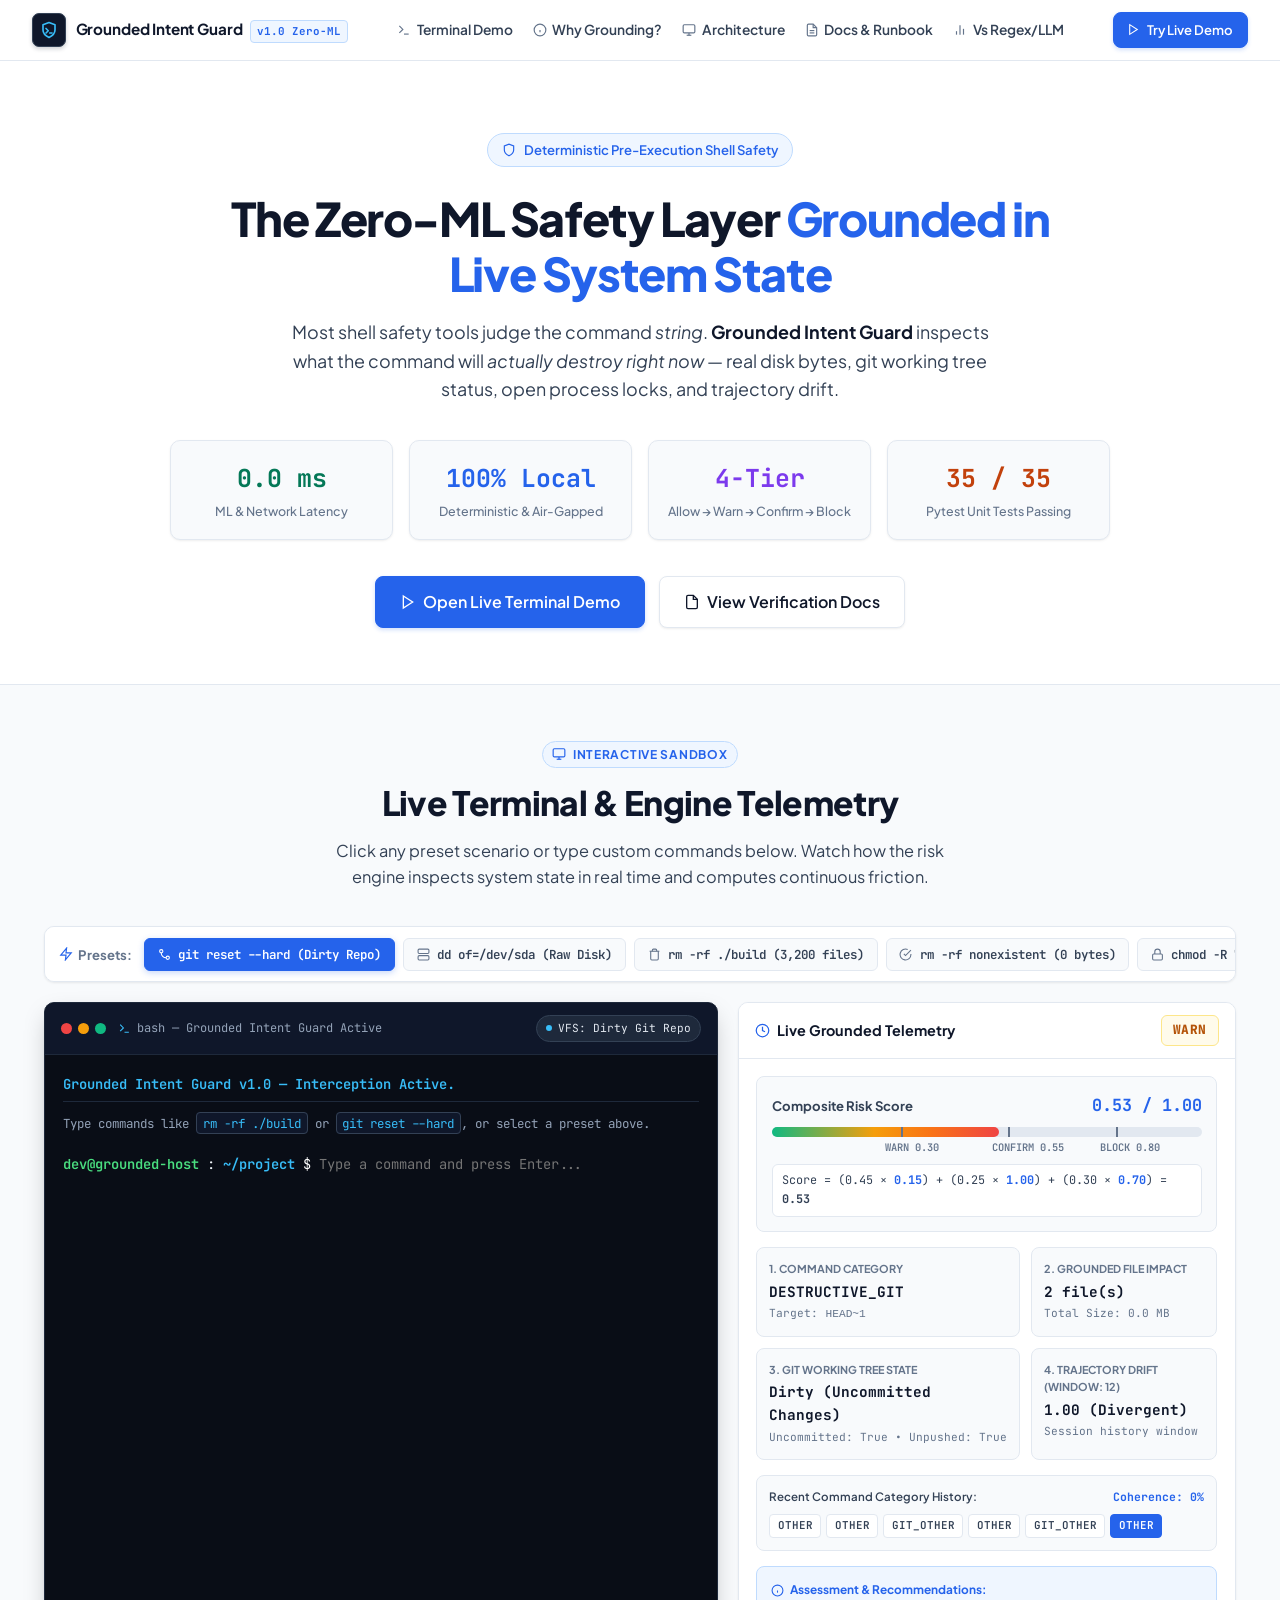
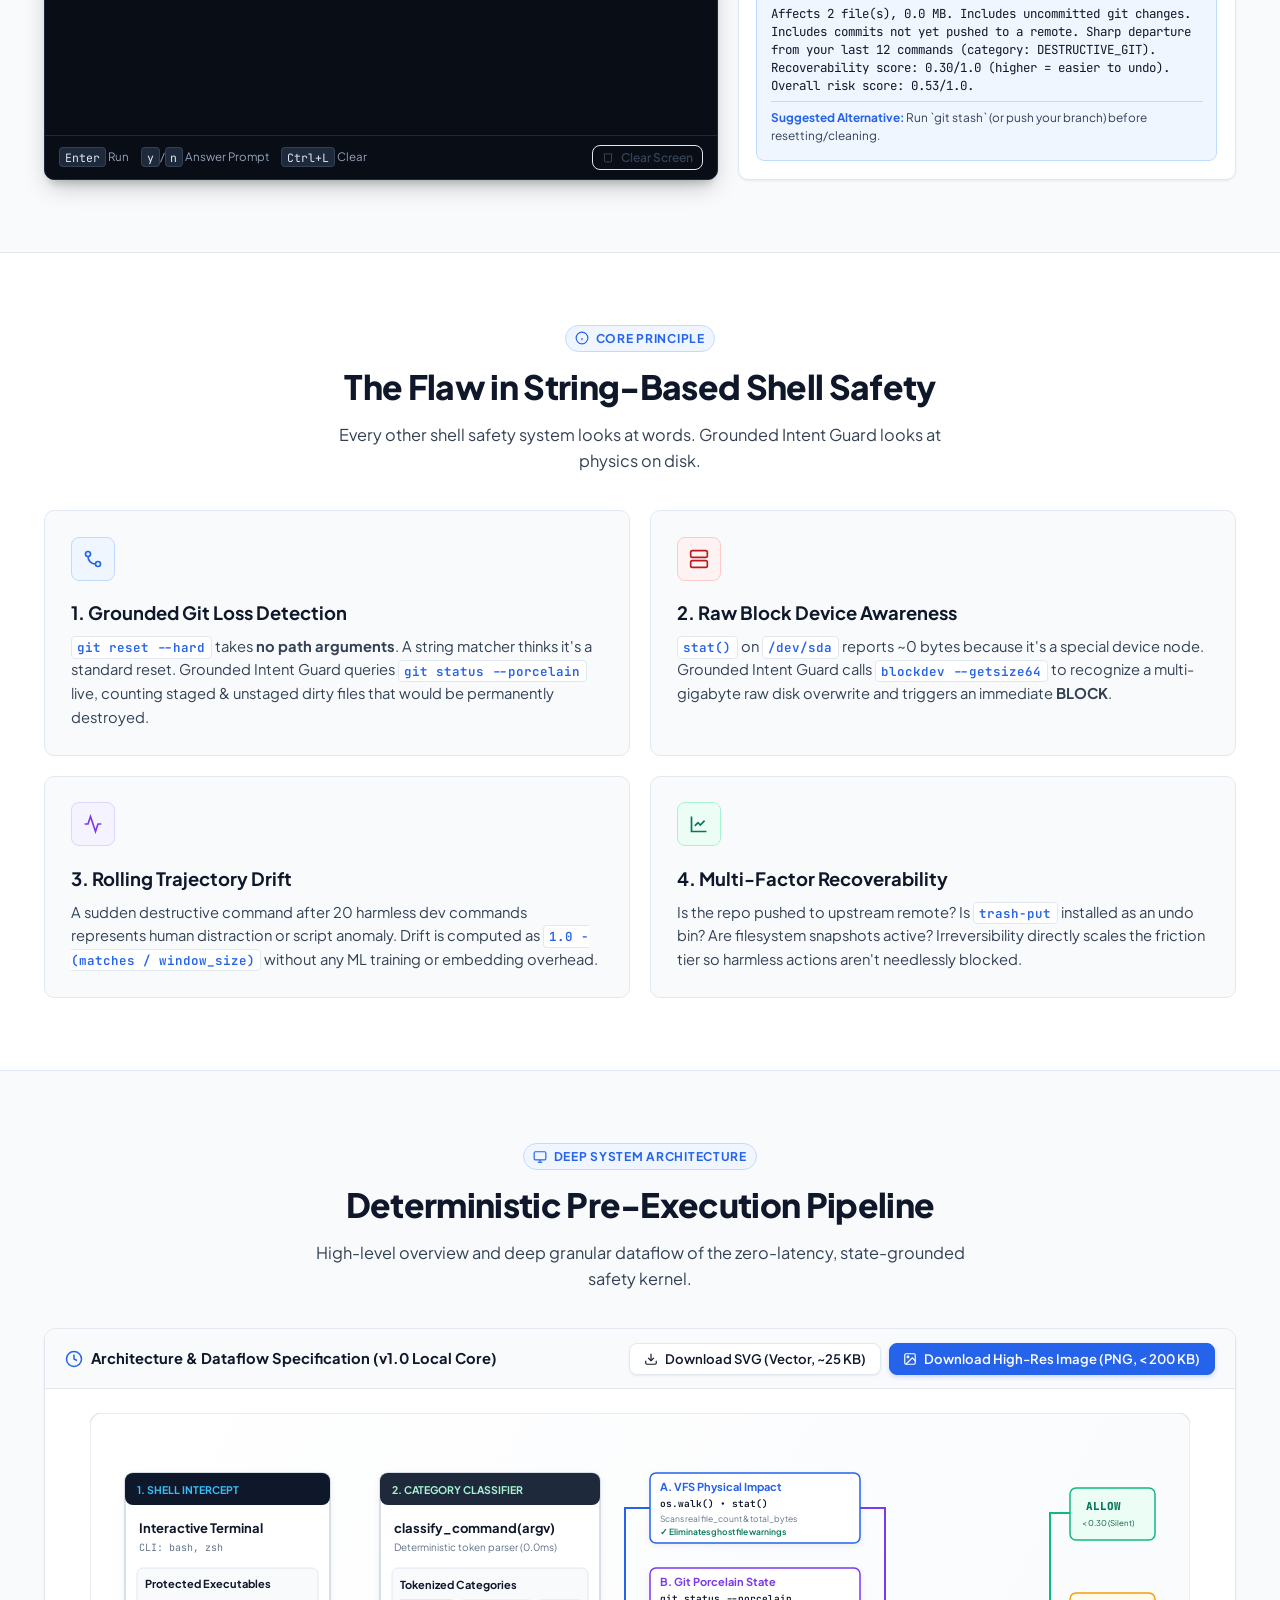
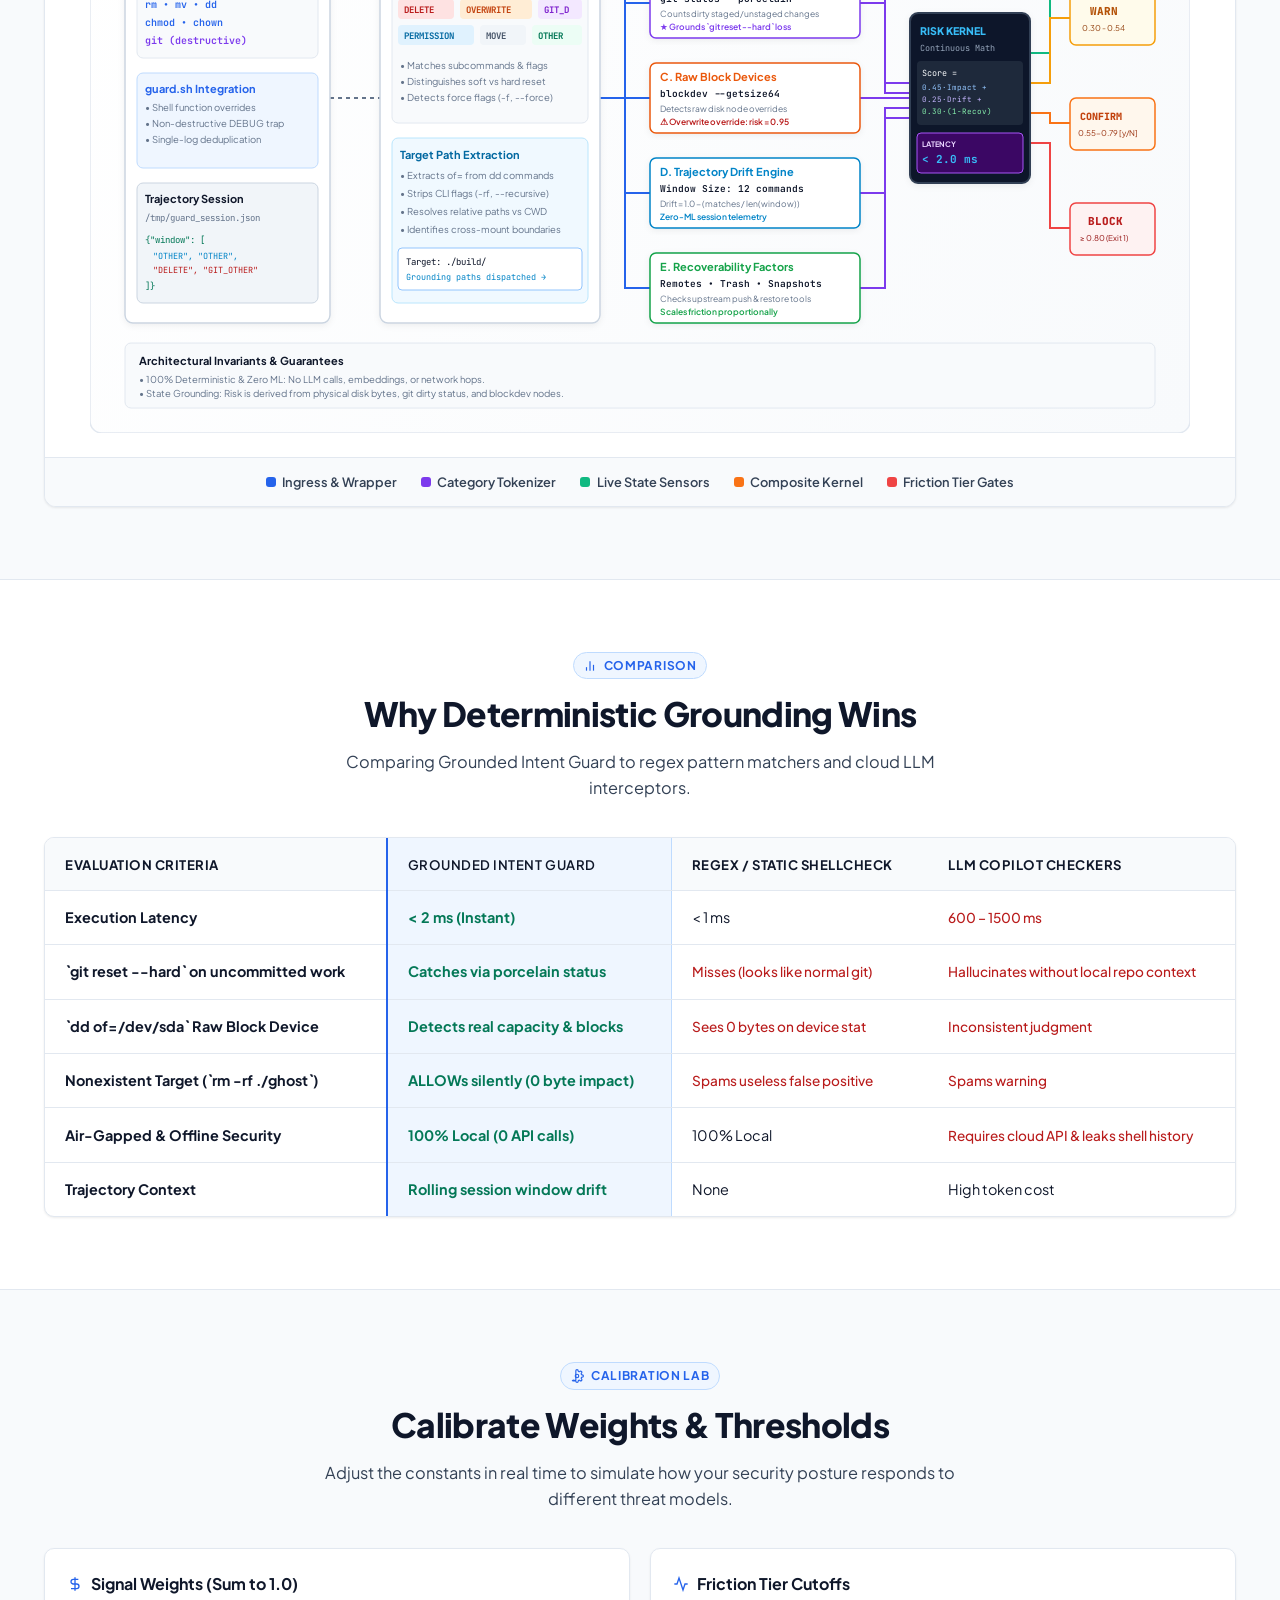
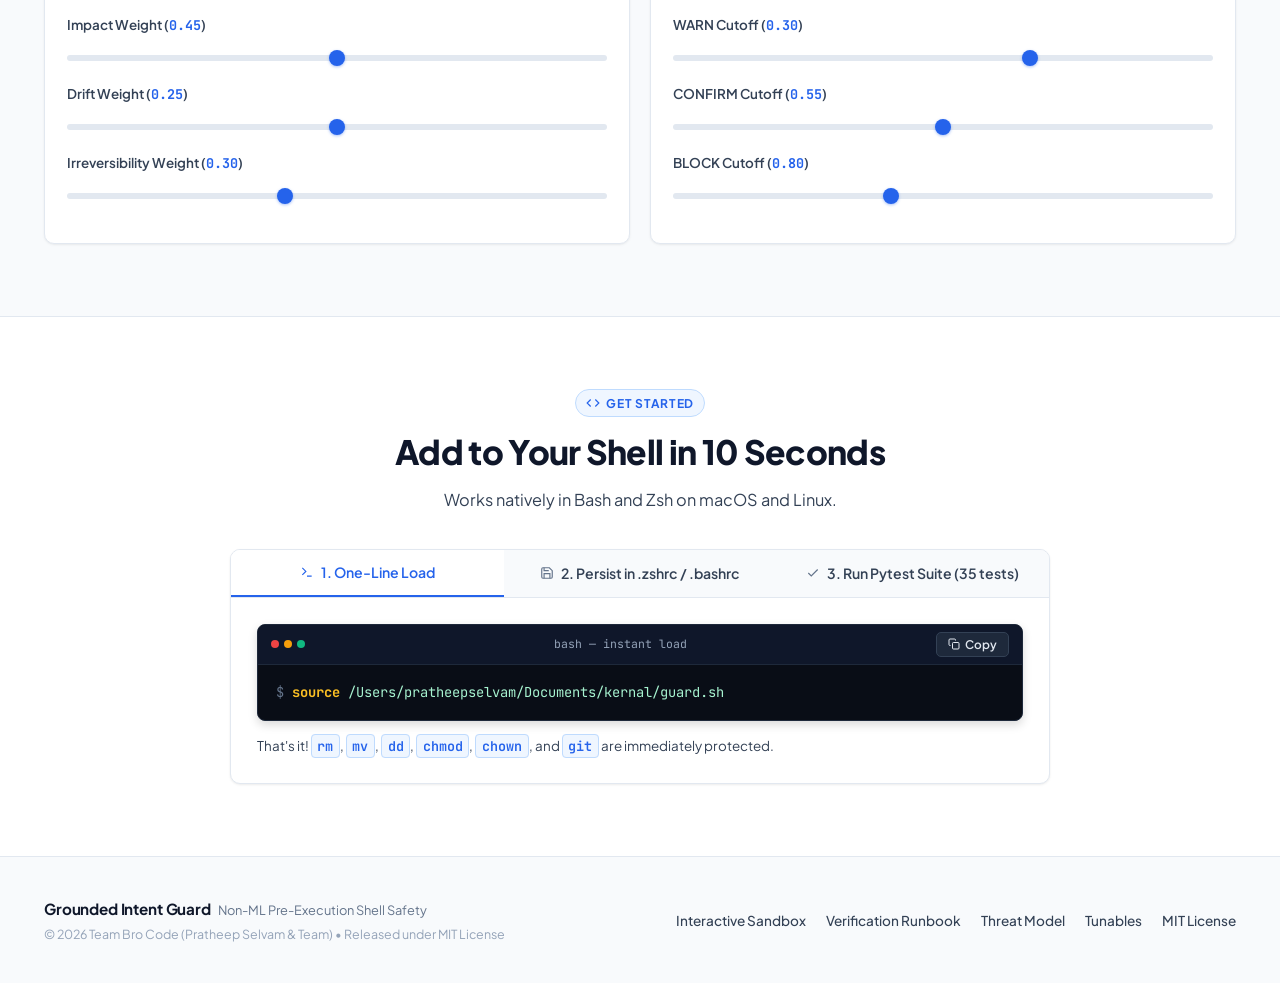
==== index.html @ a87a13e3 "feat: initial commit of Grounded Intent Guard with interactive sandbox, test suite, and docs" ====
<!DOCTYPE html>
<html lang="en">
<head>
  <meta charset="UTF-8">
  <meta name="viewport" content="width=device-width, initial-scale=1.0">
  <title>Grounded Intent Guard — State-Grounded Shell Safety Layer</title>
  <meta name="description" content="A deterministic, zero-ML pre-execution safety layer for shell commands that grounds risk in live filesystem, git porcelain, and trajectory drift.">
  <link rel="icon" type="image/svg+xml" href="favicon.svg">
  <link rel="preconnect" href="https://fonts.googleapis.com">
  <link rel="preconnect" href="https://fonts.gstatic.com" crossorigin>
  <link href="https://fonts.googleapis.com/css2?family=Plus+Jakarta+Sans:wght@400;500;600;700;800&family=JetBrains+Mono:wght@400;500;600;700&display=swap" rel="stylesheet">
  <link rel="stylesheet" href="styles.css">
</head>
<body>

  <!-- Navigation Bar — Guaranteed Single Line -->
  <header class="navbar">
    <div class="nav-container">
      <a href="index.html" class="nav-brand">
        <div class="brand-icon">
          <!-- Custom Shield + Terminal Vector Logo -->
          <svg viewBox="0 0 24 24" width="18" height="18" fill="none" stroke="currentColor" stroke-width="2.2" stroke-linecap="round" stroke-linejoin="round">
            <path d="M12 22s8-4 8-10V5l-8-3-8 3v7c0 6 8 10 8 10z"/>
            <polyline points="8 10 11 13 8 16"/>
            <line x1="13" y1="16" x2="16" y2="16"/>
          </svg>
        </div>
        <div class="brand-text">
          <span class="brand-name">Grounded Intent Guard</span>
          <span class="brand-tag">v1.0 Zero-ML</span>
        </div>
      </a>

      <nav class="nav-links">
        <a href="#demo-sandbox" class="nav-link">
          <svg viewBox="0 0 24 24" width="14" height="14" fill="none" stroke="currentColor" stroke-width="2"><polyline points="4 17 10 11 4 5"/><line x1="12" y1="19" x2="20" y2="19"/></svg>
          Terminal Demo
        </a>
        <a href="#state-grounding" class="nav-link">
          <svg viewBox="0 0 24 24" width="14" height="14" fill="none" stroke="currentColor" stroke-width="2"><circle cx="12" cy="12" r="10"/><line x1="12" y1="16" x2="12" y2="12"/><line x1="12" y1="8" x2="12.01" y2="8"/></svg>
          Why Grounding?
        </a>
        <a href="#architecture" class="nav-link">
          <svg viewBox="0 0 24 24" width="14" height="14" fill="none" stroke="currentColor" stroke-width="2"><rect x="2" y="3" width="20" height="14" rx="2" ry="2"/><line x1="8" y1="21" x2="16" y2="21"/><line x1="12" y1="17" x2="12" y2="21"/></svg>
          Architecture
        </a>
        <a href="docs.html" class="nav-link">
          <svg viewBox="0 0 24 24" width="14" height="14" fill="none" stroke="currentColor" stroke-width="2"><path d="M14 2H6a2 2 0 0 0-2 2v16a2 2 0 0 0 2 2h12a2 2 0 0 0 2-2V8z"/><polyline points="14 2 14 8 20 8"/><line x1="16" y1="13" x2="8" y2="13"/><line x1="16" y1="17" x2="8" y2="17"/></svg>
          Docs & Runbook
        </a>
        <a href="#comparison" class="nav-link">
          <svg viewBox="0 0 24 24" width="14" height="14" fill="none" stroke="currentColor" stroke-width="2"><line x1="18" y1="20" x2="18" y2="10"/><line x1="12" y1="20" x2="12" y2="4"/><line x1="6" y1="20" x2="6" y2="14"/></svg>
          Vs Regex/LLM
        </a>
      </nav>

      <div class="nav-actions">
        <a href="#demo-sandbox" class="btn btn-primary btn-sm">
          <svg viewBox="0 0 24 24" width="13" height="13" fill="none" stroke="currentColor" stroke-width="2"><polygon points="5 3 19 12 5 21 5 3"/></svg>
          Try Live Demo
        </a>
      </div>
    </div>
  </header>

  <!-- Hero Section -->
  <section class="hero-section" id="hero">
    <div class="container hero-container">
      <div class="hero-badge">
        <svg viewBox="0 0 24 24" width="14" height="14" fill="none" stroke="currentColor" stroke-width="2"><path d="M12 22s8-4 8-10V5l-8-3-8 3v7c0 6 8 10 8 10z"/></svg>
        <span>Deterministic Pre-Execution Shell Safety</span>
      </div>

      <h1 class="hero-title">
        The Zero-ML Safety Layer <span class="text-blue">Grounded in Live System State</span>
      </h1>

      <p class="hero-subtitle">
        Most shell safety tools judge the command <em>string</em>. <strong>Grounded Intent Guard</strong> inspects what the command will <em>actually destroy right now</em> — real disk bytes, git working tree status, open process locks, and trajectory drift.
      </p>

      <!-- Key Metrics Row -->
      <div class="metrics-strip">
        <div class="metric-card">
          <div class="metric-value text-emerald">0.0 ms</div>
          <div class="metric-label">ML & Network Latency</div>
        </div>
        <div class="metric-card">
          <div class="metric-value text-blue">100% Local</div>
          <div class="metric-label">Deterministic & Air-Gapped</div>
        </div>
        <div class="metric-card">
          <div class="metric-value text-purple">4-Tier</div>
          <div class="metric-label">Allow → Warn → Confirm → Block</div>
        </div>
        <div class="metric-card">
          <div class="metric-value text-orange">35 / 35</div>
          <div class="metric-label">Pytest Unit Tests Passing</div>
        </div>
      </div>

      <div class="hero-ctas">
        <a href="#demo-sandbox" class="btn btn-primary btn-lg">
          <svg viewBox="0 0 24 24" width="16" height="16" fill="none" stroke="currentColor" stroke-width="2"><polygon points="5 3 19 12 5 21 5 3"/></svg>
          Open Live Terminal Demo
        </a>
        <a href="docs.html" class="btn btn-secondary btn-lg">
          <svg viewBox="0 0 24 24" width="16" height="16" fill="none" stroke="currentColor" stroke-width="2"><path d="M14 2H6a2 2 0 0 0-2 2v16a2 2 0 0 0 2 2h12a2 2 0 0 0 2-2V8z"/><polyline points="14 2 14 8 20 8"/></svg>
          View Verification Docs
        </a>
      </div>
    </div>
  </section>

  <!-- Live Terminal Demo & Real-Time Engine Sandbox Section -->
  <section class="demo-section" id="demo-sandbox">
    <div class="container">
      <div class="section-header">
        <div class="section-tag">
          <svg viewBox="0 0 24 24" width="14" height="14" fill="none" stroke="currentColor" stroke-width="2"><rect x="2" y="3" width="20" height="14" rx="2" ry="2"/><line x1="8" y1="21" x2="16" y2="21"/><line x1="12" y1="17" x2="12" y2="21"/></svg>
          Interactive Sandbox
        </div>
        <h2 class="section-title">Live Terminal & Engine Telemetry</h2>
        <p class="section-desc">
          Click any preset scenario or type custom commands below. Watch how the risk engine inspects system state in real time and computes continuous friction.
        </p>
      </div>

      <!-- Quick Scenario Switcher Bar -->
      <div class="scenario-bar">
        <span class="scenario-label">
          <svg viewBox="0 0 24 24" width="14" height="14" fill="none" stroke="currentColor" stroke-width="2"><polygon points="13 2 3 14 12 14 11 22 21 10 12 10 13 2"/></svg>
          Presets:
        </span>
        <button class="scenario-btn active" data-cmd="git reset --hard HEAD~1" data-vfs="dirty-git">
          <svg viewBox="0 0 24 24" width="13" height="13" fill="none" stroke="currentColor" stroke-width="2"><circle cx="18" cy="18" r="3"/><circle cx="6" cy="6" r="3"/><path d="M6 9a9 9 0 0 0 9 9"/></svg>
          git reset --hard (Dirty Repo)
        </button>
        <button class="scenario-btn" data-cmd="dd if=/dev/zero of=/dev/sda" data-vfs="blockdev">
          <svg viewBox="0 0 24 24" width="13" height="13" fill="none" stroke="currentColor" stroke-width="2"><rect x="2" y="2" width="20" height="8" rx="2" ry="2"/><rect x="2" y="14" width="20" height="8" rx="2" ry="2"/><line x1="6" y1="6" x2="6.01" y2="6"/><line x1="6" y1="18" x2="6.01" y2="18"/></svg>
          dd of=/dev/sda (Raw Disk)
        </button>
        <button class="scenario-btn" data-cmd="rm -rf ./build" data-vfs="large-build">
          <svg viewBox="0 0 24 24" width="13" height="13" fill="none" stroke="currentColor" stroke-width="2"><polyline points="3 6 5 6 21 6"/><path d="M19 6v14a2 2 0 0 1-2 2H7a2 2 0 0 1-2-2V6m3 0V4a2 2 0 0 1 2-2h4a2 2 0 0 1 2 2v2"/></svg>
          rm -rf ./build (3,200 files)
        </button>
        <button class="scenario-btn" data-cmd="rm -rf ./nonexistent" data-vfs="empty-dir">
          <svg viewBox="0 0 24 24" width="13" height="13" fill="none" stroke="currentColor" stroke-width="2"><path d="M22 11.08V12a10 10 0 1 1-5.93-9.14"/><polyline points="22 4 12 14.01 9 11.01"/></svg>
          rm -rf nonexistent (0 bytes)
        </button>
        <button class="scenario-btn" data-cmd="chmod -R 777 /etc" data-vfs="system-dir">
          <svg viewBox="0 0 24 24" width="13" height="13" fill="none" stroke="currentColor" stroke-width="2"><rect x="3" y="11" width="18" height="11" rx="2" ry="2"/><path d="M7 11V7a5 5 0 0 1 10 0v4"/></svg>
          chmod -R 777 /etc
        </button>
        <button class="scenario-btn" data-cmd="drift-burst" data-vfs="drift-test">
          <svg viewBox="0 0 24 24" width="13" height="13" fill="none" stroke="currentColor" stroke-width="2"><polyline points="22 12 18 12 15 21 9 3 6 12 2 12"/></svg>
          Trajectory Drift Attack
        </button>
      </div>

      <!-- Main Interactive Sandbox Grid -->
      <div class="sandbox-grid">
        
        <!-- Left: Interactive Jet-Black Terminal Emulator -->
        <div class="terminal-panel">
          <div class="panel-header terminal-header">
            <div class="window-controls">
              <span class="control-dot"></span>
              <span class="control-dot"></span>
              <span class="control-dot"></span>
            </div>
            <div class="terminal-title">
              <svg viewBox="0 0 24 24" width="13" height="13" fill="none" stroke="currentColor" stroke-width="2"><polyline points="4 17 10 11 4 5"/><line x1="12" y1="19" x2="20" y2="19"/></svg>
              bash — Grounded Intent Guard Active
            </div>
            <div class="vfs-status" id="vfs-status-pill">
              <span class="vfs-dot"></span>
              <span id="vfs-label">VFS: Dirty Git Repo</span>
            </div>
          </div>

          <div class="terminal-body" id="terminal-screen">
            <div class="terminal-line banner">
              Grounded Intent Guard v1.0 — Interception Active.
            </div>
            <div class="terminal-line muted">
              Type commands like <span class="cmd-pill">rm -rf ./build</span> or <span class="cmd-pill">git reset --hard</span>, or select a preset above.
            </div>
            <div class="terminal-history" id="terminal-history"></div>
            
            <!-- Active Prompt Row -->
            <div class="terminal-prompt-row" id="terminal-prompt-row">
              <span class="prompt-user">dev@grounded-host</span>:<span class="prompt-path" id="terminal-cwd">~/project</span><span class="prompt-symbol">$</span>
              <div class="input-wrapper">
                <input type="text" id="terminal-input" class="terminal-input" placeholder="Type a command and press Enter..." autocomplete="off" spellcheck="false">
              </div>
            </div>
          </div>

          <div class="terminal-footer">
            <div class="keyboard-hints">
              <span><kbd>Enter</kbd> Run</span>
              <span><kbd>y</kbd>/<kbd>n</kbd> Answer Prompt</span>
              <span><kbd>Ctrl+L</kbd> Clear</span>
            </div>
            <button class="btn btn-xs btn-outline" id="btn-clear-term">
              <svg viewBox="0 0 24 24" width="12" height="12" fill="none" stroke="currentColor" stroke-width="2"><polyline points="3 6 5 6 21 6"/><path d="M19 6v14a2 2 0 0 1-2 2H7a2 2 0 0 1-2-2V6"/></svg>
              Clear Screen
            </button>
          </div>
        </div>

        <!-- Right: Real-time Telemetry & Risk Vector Inspector -->
        <div class="telemetry-panel">
          <div class="panel-header">
            <div class="telemetry-header-title">
              <svg viewBox="0 0 24 24" width="15" height="15" fill="none" stroke="currentColor" stroke-width="2"><circle cx="12" cy="12" r="10"/><polyline points="12 6 12 12 16 14"/></svg>
              Live Grounded Telemetry
            </div>
            <div class="tier-badge" id="action-tier-badge">ALLOW</div>
          </div>

          <div class="telemetry-body">
            
            <!-- Risk Meter Gauge -->
            <div class="gauge-card">
              <div class="gauge-header">
                <span class="gauge-title">Composite Risk Score</span>
                <span class="gauge-score" id="risk-score-value">0.15 / 1.00</span>
              </div>
              <div class="risk-bar-track">
                <div class="risk-bar-fill" id="risk-bar-fill" style="width: 15%;"></div>
                <div class="threshold-marker" style="left: 30%;" title="WARN: 0.30">
                  <span class="th-label">WARN 0.30</span>
                </div>
                <div class="threshold-marker" style="left: 55%;" title="CONFIRM: 0.55">
                  <span class="th-label">CONFIRM 0.55</span>
                </div>
                <div class="threshold-marker" style="left: 80%;" title="BLOCK: 0.80">
                  <span class="th-label">BLOCK 0.80</span>
                </div>
              </div>
              <div class="formula-breakdown" id="formula-breakdown">
                Score = (0.45 × <span id="f-impact">0.00</span>) + (0.25 × <span id="f-drift">0.00</span>) + (0.30 × <span id="f-irrev">0.50</span>) = <strong id="f-total">0.15</strong>
              </div>
            </div>

            <!-- Vector Signals Grid -->
            <div class="vector-signals-grid">
              
              <!-- Category Card -->
              <div class="signal-card">
                <div class="signal-label">1. Command Category</div>
                <div class="signal-main text-blue" id="vec-category">DELETE</div>
                <div class="signal-sub" id="vec-target-path">Target: <code>./important-project/</code></div>
              </div>

              <!-- Physical Impact Card -->
              <div class="signal-card">
                <div class="signal-label">2. Grounded File Impact</div>
                <div class="signal-main text-purple" id="vec-file-count">0 files</div>
                <div class="signal-sub" id="vec-total-bytes">Total Size: 0.0 MB</div>
              </div>

              <!-- Git Porcelain State Card -->
              <div class="signal-card">
                <div class="signal-label">3. Git Working Tree State</div>
                <div class="signal-main" id="vec-git-status">Clean / Unaffected</div>
                <div class="signal-sub" id="vec-git-details">Uncommitted: False • Unpushed: False</div>
              </div>

              <!-- Trajectory Drift Card -->
              <div class="signal-card">
                <div class="signal-label">4. Trajectory Drift (Window: 12)</div>
                <div class="signal-main text-cyan" id="vec-drift-score">0.00 (Coherent)</div>
                <div class="signal-sub">Session history window</div>
              </div>

            </div>

            <!-- Rolling Drift Window Section -->
            <div class="drift-window-section">
              <div class="drift-window-header">
                <span>Recent Command Category History:</span>
                <span class="drift-stat" id="drift-coherence-stat">Coherence: 100%</span>
              </div>
              <div class="drift-tokens" id="drift-tokens-container">
                <span class="drift-token active">DELETE</span>
              </div>
            </div>

            <!-- Live Explanation Output -->
            <div class="explanation-box" id="explanation-box">
              <div class="exp-title">
                <svg viewBox="0 0 24 24" width="13" height="13" fill="none" stroke="currentColor" stroke-width="2"><circle cx="12" cy="12" r="10"/><line x1="12" y1="16" x2="12" y2="12"/><line x1="12" y1="8" x2="12.01" y2="8"/></svg>
                Assessment & Recommendations:
              </div>
              <div class="exp-content" id="exp-text">
                Target has 0 files on disk. No data-loss risk detected. Command allowed to proceed silently.
              </div>
              <div class="exp-suggestion" id="exp-suggestion">
                <strong>Suggested Alternative:</strong> None needed.
              </div>
            </div>

          </div>
        </div>

      </div>
    </div>
  </section>

  <!-- Core Pillar: Why State Grounding Matters -->
  <section class="features-section" id="state-grounding">
    <div class="container">
      <div class="section-header">
        <div class="section-tag">
          <svg viewBox="0 0 24 24" width="14" height="14" fill="none" stroke="currentColor" stroke-width="2"><circle cx="12" cy="12" r="10"/><line x1="12" y1="16" x2="12" y2="12"/><line x1="12" y1="8" x2="12.01" y2="8"/></svg>
          Core Principle
        </div>
        <h2 class="section-title">The Flaw in String-Based Shell Safety</h2>
        <p class="section-desc">
          Every other shell safety system looks at words. Grounded Intent Guard looks at physics on disk.
        </p>
      </div>

      <div class="features-grid">
        <div class="feature-card">
          <div class="feature-icon">
            <svg viewBox="0 0 24 24" width="20" height="20" fill="none" stroke="currentColor" stroke-width="2"><circle cx="18" cy="18" r="3"/><circle cx="6" cy="6" r="3"/><path d="M6 9a9 9 0 0 0 9 9"/></svg>
          </div>
          <h3>1. Grounded Git Loss Detection</h3>
          <p>
            <code>git reset --hard</code> takes <strong>no path arguments</strong>. A string matcher thinks it's a standard reset. Grounded Intent Guard queries <code>git status --porcelain</code> live, counting staged & unstaged dirty files that would be permanently destroyed.
          </p>
        </div>

        <div class="feature-card">
          <div class="feature-icon">
            <svg viewBox="0 0 24 24" width="20" height="20" fill="none" stroke="currentColor" stroke-width="2"><rect x="2" y="2" width="20" height="8" rx="2" ry="2"/><rect x="2" y="14" width="20" height="8" rx="2" ry="2"/><line x1="6" y1="6" x2="6.01" y2="6"/><line x1="6" y1="18" x2="6.01" y2="18"/></svg>
          </div>
          <h3>2. Raw Block Device Awareness</h3>
          <p>
            <code>stat()</code> on <code>/dev/sda</code> reports ~0 bytes because it's a special device node. Grounded Intent Guard calls <code>blockdev --getsize64</code> to recognize a multi-gigabyte raw disk overwrite and triggers an immediate <strong>BLOCK</strong>.
          </p>
        </div>

        <div class="feature-card">
          <div class="feature-icon">
            <svg viewBox="0 0 24 24" width="20" height="20" fill="none" stroke="currentColor" stroke-width="2"><polyline points="22 12 18 12 15 21 9 3 6 12 2 12"/></svg>
          </div>
          <h3>3. Rolling Trajectory Drift</h3>
          <p>
            A sudden destructive command after 20 harmless dev commands represents human distraction or script anomaly. Drift is computed as <code>1.0 − (matches / window_size)</code> without any ML training or embedding overhead.
          </p>
        </div>

        <div class="feature-card">
          <div class="feature-icon">
            <svg viewBox="0 0 24 24" width="20" height="20" fill="none" stroke="currentColor" stroke-width="2"><path d="M3 3v18h18"/><path d="M18.7 8l-5.1 5.2-2.8-2.7L7 14.3"/></svg>
          </div>
          <h3>4. Multi-Factor Recoverability</h3>
          <p>
            Is the repo pushed to upstream remote? Is <code>trash-put</code> installed as an undo bin? Are filesystem snapshots active? Irreversibility directly scales the friction tier so harmless actions aren't needlessly blocked.
          </p>
        </div>
      </div>
    </div>
  </section>

  <!-- Architecture Visual Pipeline & Deep Diagram -->
  <section class="arch-section" id="architecture">
    <div class="container">
      <div class="section-header">
        <div class="section-tag">
          <svg viewBox="0 0 24 24" width="14" height="14" fill="none" stroke="currentColor" stroke-width="2"><rect x="2" y="3" width="20" height="14" rx="2" ry="2"/><line x1="8" y1="21" x2="16" y2="21"/><line x1="12" y1="17" x2="12" y2="21"/></svg>
          Deep System Architecture
        </div>
        <h2 class="section-title">Deterministic Pre-Execution Pipeline</h2>
        <p class="section-desc">
          High-level overview and deep granular dataflow of the zero-latency, state-grounded safety kernel.
        </p>
      </div>

      <!-- Deep Architecture Diagram Card with High-Res Exporter -->
      <div class="arch-diagram-card">
        <div class="arch-toolbar">
          <div class="arch-toolbar-title">
            <svg viewBox="0 0 24 24" width="18" height="18" fill="none" stroke="currentColor" stroke-width="2"><circle cx="12" cy="12" r="10"/><path d="M12 6v6l4 2"/></svg>
            <span>Architecture & Dataflow Specification (v1.0 Local Core)</span>
          </div>
          <div class="arch-toolbar-actions">
            <button class="btn btn-secondary btn-sm" id="btn-download-svg" onclick="downloadDiagramSVG()">
              <svg viewBox="0 0 24 24" width="14" height="14" fill="none" stroke="currentColor" stroke-width="2"><path d="M21 15v4a2 2 0 0 1-2 2H5a2 2 0 0 1-2-2v-4"/><polyline points="7 10 12 15 17 10"/><line x1="12" y1="15" x2="12" y2="3"/></svg>
              Download SVG (Vector, ~25 KB)
            </button>
            <button class="btn btn-primary btn-sm" id="btn-download-png" onclick="downloadDiagramPNG()">
              <svg viewBox="0 0 24 24" width="14" height="14" fill="none" stroke="currentColor" stroke-width="2"><rect x="3" y="3" width="18" height="18" rx="2"/><circle cx="8.5" cy="8.5" r="1.5"/><polyline points="21 15 16 10 5 21"/></svg>
              Download High-Res Image (PNG, &lt; 200 KB)
            </button>
          </div>
        </div>

        <div class="arch-svg-container">
          <svg id="architecture-diagram-svg" class="arch-svg" width="100%" height="auto" viewBox="0 0 1100 620" fill="none" xmlns="http://www.w3.org/2000/svg">
            <defs>
              <linearGradient id="bgGrad" x1="0" y1="0" x2="1100" y2="620" gradientUnits="userSpaceOnUse">
                <stop stop-color="#ffffff"/>
                <stop offset="1" stop-color="#f8fafc"/>
              </linearGradient>
              <filter id="cardShadow" x="-10%" y="-10%" width="120%" height="120%">
                <feDropShadow dx="0" dy="2" stdDeviation="3" flood-color="#0f172a" flood-opacity="0.06"/>
              </filter>
            </defs>

            <!-- Background Canvas -->
            <rect width="1100" height="620" rx="12" fill="url(#bgGrad)"/>
            <rect width="1100" height="620" rx="12" stroke="#e2e8f0" stroke-width="1.5"/>

            <!-- Connecting Flow Paths (Precise Alignment) -->
            <!-- Ingress -> Classifier -->
            <path d="M 240 285 L 290 285" stroke="#64748b" stroke-width="2" stroke-dasharray="4 4"/>

            <!-- Classifier -> 5 Sensors (Branching) -->
            <path d="M 510 285 L 535 285 L 535 95 L 560 95" stroke="#2563eb" stroke-width="2"/>
            <path d="M 535 285 L 535 190 L 560 190" stroke="#2563eb" stroke-width="2"/>
            <path d="M 535 285 L 560 285" stroke="#2563eb" stroke-width="2"/>
            <path d="M 535 285 L 535 380 L 560 380" stroke="#2563eb" stroke-width="2"/>
            <path d="M 535 285 L 535 475 L 560 475" stroke="#2563eb" stroke-width="2"/>

            <!-- 5 Sensors -> Kernel (Convergence) -->
            <path d="M 770 95 L 795 95 L 795 270 L 820 270" stroke="#7c3aed" stroke-width="2"/>
            <path d="M 770 190 L 795 190 L 795 280 L 820 280" stroke="#7c3aed" stroke-width="2"/>
            <path d="M 770 285 L 820 285" stroke="#7c3aed" stroke-width="2"/>
            <path d="M 770 380 L 795 380 L 795 295 L 820 295" stroke="#7c3aed" stroke-width="2"/>
            <path d="M 770 475 L 795 475 L 795 305 L 820 305" stroke="#7c3aed" stroke-width="2"/>

            <!-- Kernel -> 4 Tiers (Dispatch) -->
            <path d="M 940 240 L 960 240 L 960 100 L 980 100" stroke="#10b981" stroke-width="2"/>
            <path d="M 940 270 L 960 270 L 960 205 L 980 205" stroke="#f59e0b" stroke-width="2"/>
            <path d="M 940 300 L 960 300 L 960 310 L 980 310" stroke="#f97316" stroke-width="2"/>
            <path d="M 940 330 L 960 330 L 960 415 L 980 415" stroke="#ef4444" stroke-width="2"/>

            <!-- LAYER 1: INGRESS & INTERCEPTION (Column 1) -->
            <g id="layer-ingress" transform="translate(35, 60)">
              <rect width="205" height="450" rx="8" fill="#ffffff" stroke="#cbd5e1" stroke-width="1.5" filter="url(#cardShadow)"/>
              <rect width="205" height="32" rx="8" fill="#0f172a"/>
              <text x="12" y="21" fill="#38bdf8" font-family="Plus Jakarta Sans, sans-serif" font-weight="700" font-size="10.5">1. SHELL INTERCEPT</text>
              
              <text x="14" y="60" fill="#0f172a" font-family="Plus Jakarta Sans, sans-serif" font-weight="700" font-size="13">Interactive Terminal</text>
              <text x="14" y="78" fill="#64748b" font-family="JetBrains Mono, monospace" font-size="10">CLI: bash, zsh</text>

              <rect x="12" y="95" width="181" height="90" rx="6" fill="#f8fafc" stroke="#e2e8f0"/>
              <text x="20" y="115" fill="#0f172a" font-family="Plus Jakarta Sans, sans-serif" font-weight="700" font-size="11">Protected Executables</text>
              <text x="20" y="135" fill="#2563eb" font-family="JetBrains Mono, monospace" font-weight="600" font-size="10">rm • mv • dd</text>
              <text x="20" y="153" fill="#2563eb" font-family="JetBrains Mono, monospace" font-weight="600" font-size="10">chmod • chown</text>
              <text x="20" y="171" fill="#7c3aed" font-family="JetBrains Mono, monospace" font-weight="600" font-size="10">git (destructive)</text>

              <rect x="12" y="200" width="181" height="95" rx="6" fill="#eff6ff" stroke="#bfdbfe"/>
              <text x="20" y="220" fill="#2563eb" font-family="Plus Jakarta Sans, sans-serif" font-weight="700" font-size="11">guard.sh Integration</text>
              <text x="20" y="238" fill="#64748b" font-family="Plus Jakarta Sans, sans-serif" font-size="9.5">• Shell function overrides</text>
              <text x="20" y="254" fill="#64748b" font-family="Plus Jakarta Sans, sans-serif" font-size="9.5">• Non-destructive DEBUG trap</text>
              <text x="20" y="270" fill="#64748b" font-family="Plus Jakarta Sans, sans-serif" font-size="9.5">• Single-log deduplication</text>

              <rect x="12" y="310" width="181" height="120" rx="6" fill="#f1f5f9" stroke="#cbd5e1"/>
              <text x="20" y="330" fill="#0f172a" font-family="Plus Jakarta Sans, sans-serif" font-weight="700" font-size="11">Trajectory Session</text>
              <text x="20" y="348" fill="#64748b" font-family="JetBrains Mono, monospace" font-size="9">/tmp/guard_session.json</text>
              <text x="20" y="370" fill="#047857" font-family="JetBrains Mono, monospace" font-size="9">{"window": [</text>
              <text x="28" y="386" fill="#0284c7" font-family="JetBrains Mono, monospace" font-size="8.5">"OTHER", "OTHER",</text>
              <text x="28" y="400" fill="#b91c1c" font-family="JetBrains Mono, monospace" font-size="8.5">"DELETE", "GIT_OTHER"</text>
              <text x="20" y="416" fill="#047857" font-family="JetBrains Mono, monospace" font-size="9">]}</text>
            </g>

            <!-- LAYER 2: CATEGORY CLASSIFIER & ARGV PARSER (Column 2) -->
            <g id="layer-classify" transform="translate(290, 60)">
              <rect width="220" height="450" rx="8" fill="#ffffff" stroke="#cbd5e1" stroke-width="1.5" filter="url(#cardShadow)"/>
              <rect width="220" height="32" rx="8" fill="#1e293b"/>
              <text x="12" y="21" fill="#a7f3d0" font-family="Plus Jakarta Sans, sans-serif" font-weight="700" font-size="10.5">2. CATEGORY CLASSIFIER</text>
              
              <text x="14" y="60" fill="#0f172a" font-family="Plus Jakarta Sans, sans-serif" font-weight="700" font-size="13">classify_command(argv)</text>
              <text x="14" y="78" fill="#64748b" font-family="Plus Jakarta Sans, sans-serif" font-size="10">Deterministic token parser (0.0ms)</text>

              <rect x="12" y="95" width="196" height="155" rx="6" fill="#f8fafc" stroke="#e2e8f0"/>
              <text x="20" y="116" fill="#0f172a" font-family="Plus Jakarta Sans, sans-serif" font-weight="700" font-size="11">Tokenized Categories</text>
              
              <g transform="translate(18, 126)">
                <rect x="0" y="0" width="56" height="20" rx="4" fill="#fee2e2"/><text x="6" y="14" fill="#b91c1c" font-family="JetBrains Mono, monospace" font-weight="700" font-size="9">DELETE</text>
                <rect x="62" y="0" width="72" height="20" rx="4" fill="#ffedd5"/><text x="68" y="14" fill="#c2410c" font-family="JetBrains Mono, monospace" font-weight="700" font-size="9">OVERWRITE</text>
                <rect x="140" y="0" width="44" height="20" rx="4" fill="#f3e8ff"/><text x="146" y="14" fill="#7e22ce" font-family="JetBrains Mono, monospace" font-weight="700" font-size="9">GIT_D</text>
                
                <rect x="0" y="26" width="76" height="20" rx="4" fill="#e0f2fe"/><text x="6" y="40" fill="#0369a1" font-family="JetBrains Mono, monospace" font-weight="700" font-size="9">PERMISSION</text>
                <rect x="82" y="26" width="46" height="20" rx="4" fill="#f1f5f9"/><text x="88" y="40" fill="#475569" font-family="JetBrains Mono, monospace" font-weight="700" font-size="9">MOVE</text>
                <rect x="134" y="26" width="50" height="20" rx="4" fill="#ecfdf5"/><text x="140" y="40" fill="#047857" font-family="JetBrains Mono, monospace" font-weight="700" font-size="9">OTHER</text>
              </g>

              <text x="20" y="196" fill="#64748b" font-family="Plus Jakarta Sans, sans-serif" font-size="9.5">• Matches subcommands &amp; flags</text>
              <text x="20" y="212" fill="#64748b" font-family="Plus Jakarta Sans, sans-serif" font-size="9.5">• Distinguishes soft vs hard reset</text>
              <text x="20" y="228" fill="#64748b" font-family="Plus Jakarta Sans, sans-serif" font-size="9.5">• Detects force flags (-f, --force)</text>

              <rect x="12" y="265" width="196" height="165" rx="6" fill="#f0f9ff" stroke="#bae6fd"/>
              <text x="20" y="286" fill="#0369a1" font-family="Plus Jakarta Sans, sans-serif" font-weight="700" font-size="11">Target Path Extraction</text>
              <text x="20" y="306" fill="#64748b" font-family="Plus Jakarta Sans, sans-serif" font-size="9.5">• Extracts of= from dd commands</text>
              <text x="20" y="324" fill="#64748b" font-family="Plus Jakarta Sans, sans-serif" font-size="9.5">• Strips CLI flags (-rf, --recursive)</text>
              <text x="20" y="342" fill="#64748b" font-family="Plus Jakarta Sans, sans-serif" font-size="9.5">• Resolves relative paths vs CWD</text>
              <text x="20" y="360" fill="#64748b" font-family="Plus Jakarta Sans, sans-serif" font-size="9.5">• Identifies cross-mount boundaries</text>
              
              <rect x="18" y="375" width="184" height="42" rx="4" fill="#ffffff" stroke="#93c5fd"/>
              <text x="26" y="392" fill="#0f172a" font-family="JetBrains Mono, monospace" font-size="9">Target: ./build/</text>
              <text x="26" y="407" fill="#0284c7" font-family="JetBrains Mono, monospace" font-size="8.5">Grounding paths dispatched →</text>
            </g>

            <!-- LAYER 3: 5 STATE-GROUNDED SENSORS (Column 3) -->
            <!-- Sensor 1: VFS File Scanner -->
            <g id="sensor-vfs" transform="translate(560, 60)">
              <rect width="210" height="70" rx="6" fill="#ffffff" stroke="#2563eb" stroke-width="1.5" filter="url(#cardShadow)"/>
              <text x="10" y="18" fill="#2563eb" font-family="Plus Jakarta Sans, sans-serif" font-weight="700" font-size="11">A. VFS Physical Impact</text>
              <text x="10" y="34" fill="#0f172a" font-family="JetBrains Mono, monospace" font-weight="600" font-size="9.5">os.walk() • stat()</text>
              <text x="10" y="49" fill="#64748b" font-family="Plus Jakarta Sans, sans-serif" font-size="8.5">Scans real file_count &amp; total_bytes</text>
              <text x="10" y="62" fill="#047857" font-family="Plus Jakarta Sans, sans-serif" font-weight="600" font-size="8.5">✓ Eliminates ghost file warnings</text>
            </g>

            <!-- Sensor 2: Git Working Tree -->
            <g id="sensor-git" transform="translate(560, 155)">
              <rect width="210" height="70" rx="6" fill="#ffffff" stroke="#7c3aed" stroke-width="1.5" filter="url(#cardShadow)"/>
              <text x="10" y="18" fill="#7c3aed" font-family="Plus Jakarta Sans, sans-serif" font-weight="700" font-size="11">B. Git Porcelain State</text>
              <text x="10" y="34" fill="#0f172a" font-family="JetBrains Mono, monospace" font-weight="600" font-size="9.5">git status --porcelain</text>
              <text x="10" y="49" fill="#64748b" font-family="Plus Jakarta Sans, sans-serif" font-size="8.5">Counts dirty staged/unstaged changes</text>
              <text x="10" y="62" fill="#7c3aed" font-family="Plus Jakarta Sans, sans-serif" font-weight="600" font-size="8.5">★ Grounds `git reset --hard` loss</text>
            </g>

            <!-- Sensor 3: Raw Block Device -->
            <g id="sensor-blockdev" transform="translate(560, 250)">
              <rect width="210" height="70" rx="6" fill="#ffffff" stroke="#ea580c" stroke-width="1.5" filter="url(#cardShadow)"/>
              <text x="10" y="18" fill="#ea580c" font-family="Plus Jakarta Sans, sans-serif" font-weight="700" font-size="11">C. Raw Block Devices</text>
              <text x="10" y="34" fill="#0f172a" font-family="JetBrains Mono, monospace" font-weight="600" font-size="9.5">blockdev --getsize64</text>
              <text x="10" y="49" fill="#64748b" font-family="Plus Jakarta Sans, sans-serif" font-size="8.5">Detects raw disk node overrides</text>
              <text x="10" y="62" fill="#b91c1c" font-family="Plus Jakarta Sans, sans-serif" font-weight="600" font-size="8.5">⚠ Overwrite override: risk = 0.95</text>
            </g>

            <!-- Sensor 4: Trajectory Drift -->
            <g id="sensor-drift" transform="translate(560, 345)">
              <rect width="210" height="70" rx="6" fill="#ffffff" stroke="#0284c7" stroke-width="1.5" filter="url(#cardShadow)"/>
              <text x="10" y="18" fill="#0284c7" font-family="Plus Jakarta Sans, sans-serif" font-weight="700" font-size="11">D. Trajectory Drift Engine</text>
              <text x="10" y="34" fill="#0f172a" font-family="JetBrains Mono, monospace" font-weight="600" font-size="9.5">Window Size: 12 commands</text>
              <text x="10" y="49" fill="#64748b" font-family="Plus Jakarta Sans, sans-serif" font-size="8.5">Drift = 1.0 − (matches / len(window))</text>
              <text x="10" y="62" fill="#0284c7" font-family="Plus Jakarta Sans, sans-serif" font-weight="600" font-size="8.5">Zero-ML session telemetry</text>
            </g>

            <!-- Sensor 5: Recoverability Factors -->
            <g id="sensor-recov" transform="translate(560, 440)">
              <rect width="210" height="70" rx="6" fill="#ffffff" stroke="#16a34a" stroke-width="1.5" filter="url(#cardShadow)"/>
              <text x="10" y="18" fill="#16a34a" font-family="Plus Jakarta Sans, sans-serif" font-weight="700" font-size="11">E. Recoverability Factors</text>
              <text x="10" y="34" fill="#0f172a" font-family="JetBrains Mono, monospace" font-weight="600" font-size="9.5">Remotes • Trash • Snapshots</text>
              <text x="10" y="49" fill="#64748b" font-family="Plus Jakarta Sans, sans-serif" font-size="8.5">Checks upstream push &amp; restore tools</text>
              <text x="10" y="62" fill="#16a34a" font-family="Plus Jakarta Sans, sans-serif" font-weight="600" font-size="8.5">Scales friction proportionally</text>
            </g>

            <!-- LAYER 4: COMPOSITE RISK MATHEMATICAL KERNEL (Column 4 Left) -->
            <g id="layer-kernel" transform="translate(820, 200)">
              <rect width="120" height="170" rx="8" fill="#0f172a" stroke="#334155" stroke-width="2" filter="url(#cardShadow)"/>
              <text x="10" y="22" fill="#38bdf8" font-family="Plus Jakarta Sans, sans-serif" font-weight="800" font-size="10.5">RISK KERNEL</text>
              <text x="10" y="38" fill="#94a3b8" font-family="JetBrains Mono, monospace" font-size="8.5">Continuous Math</text>

              <rect x="7" y="48" width="106" height="64" rx="4" fill="#1e293b"/>
              <text x="12" y="63" fill="#f8fafc" font-family="JetBrains Mono, monospace" font-size="8.5">Score =</text>
              <text x="12" y="77" fill="#93c5fd" font-family="JetBrains Mono, monospace" font-size="7.5">0.45·Impact +</text>
              <text x="12" y="89" fill="#c4b5fd" font-family="JetBrains Mono, monospace" font-size="7.5">0.25·Drift +</text>
              <text x="12" y="101" fill="#86efac" font-family="JetBrains Mono, monospace" font-size="7.5">0.30·(1-Recov)</text>

              <rect x="7" y="120" width="106" height="40" rx="4" fill="#3b0764" stroke="#a855f7" stroke-width="1"/>
              <text x="12" y="134" fill="#e9d5ff" font-family="Plus Jakarta Sans, sans-serif" font-weight="700" font-size="7.5">LATENCY</text>
              <text x="12" y="150" fill="#38bdf8" font-family="JetBrains Mono, monospace" font-weight="700" font-size="11">&lt; 2.0 ms</text>
            </g>

            <!-- LAYER 5: 4-TIER ACTION DISPATCH (Column 4 Right) -->
            <!-- 1. ALLOW -->
            <g transform="translate(980, 75)">
              <rect width="85" height="52" rx="6" fill="#ecfdf5" stroke="#10b981" stroke-width="1.5"/>
              <text x="16" y="22" fill="#047857" font-family="JetBrains Mono, monospace" font-weight="800" font-size="11">ALLOW</text>
              <text x="12" y="38" fill="#065f46" font-family="Plus Jakarta Sans, sans-serif" font-size="8">&lt; 0.30 (Silent)</text>
            </g>

            <!-- 2. WARN -->
            <g transform="translate(980, 180)">
              <rect width="85" height="52" rx="6" fill="#fffbeb" stroke="#f59e0b" stroke-width="1.5"/>
              <text x="20" y="22" fill="#b45309" font-family="JetBrains Mono, monospace" font-weight="800" font-size="11">WARN</text>
              <text x="12" y="38" fill="#92400e" font-family="Plus Jakarta Sans, sans-serif" font-size="8">0.30 - 0.54</text>
            </g>

            <!-- 3. CONFIRM -->
            <g transform="translate(980, 285)">
              <rect width="85" height="52" rx="6" fill="#fff7ed" stroke="#f97316" stroke-width="1.5"/>
              <text x="10" y="22" fill="#c2410c" font-family="JetBrains Mono, monospace" font-weight="800" font-size="10">CONFIRM</text>
              <text x="8" y="38" fill="#9a3412" font-family="Plus Jakarta Sans, sans-serif" font-size="8">0.55-0.79 [y/N]</text>
            </g>

            <!-- 4. BLOCK -->
            <g transform="translate(980, 390)">
              <rect width="85" height="52" rx="6" fill="#fef2f2" stroke="#ef4444" stroke-width="1.5"/>
              <text x="18" y="22" fill="#b91c1c" font-family="JetBrains Mono, monospace" font-weight="800" font-size="11">BLOCK</text>
              <text x="10" y="38" fill="#991b1b" font-family="Plus Jakarta Sans, sans-serif" font-size="8">≥ 0.80 (Exit 1)</text>
            </g>

            <!-- Bottom Invariant Summary Bar -->
            <g transform="translate(35, 530)">
              <rect width="1030" height="65" rx="6" fill="#f8fafc" stroke="#e2e8f0"/>
              <text x="14" y="22" fill="#0f172a" font-family="Plus Jakarta Sans, sans-serif" font-weight="700" font-size="11">Architectural Invariants &amp; Guarantees</text>
              <text x="14" y="40" fill="#64748b" font-family="Plus Jakarta Sans, sans-serif" font-size="9.5">• 100% Deterministic &amp; Zero ML: No LLM calls, embeddings, or network hops.</text>
              <text x="14" y="54" fill="#64748b" font-family="Plus Jakarta Sans, sans-serif" font-size="9.5">• State Grounding: Risk is derived from physical disk bytes, git dirty status, and blockdev nodes.</text>
            </g>

          </svg>
        </div>

        <div class="diagram-legend">
          <div class="legend-item">
            <span class="legend-chip blue"></span>
            <span>Ingress & Wrapper</span>
          </div>
          <div class="legend-item">
            <span class="legend-chip purple"></span>
            <span>Category Tokenizer</span>
          </div>
          <div class="legend-item">
            <span class="legend-chip emerald"></span>
            <span>Live State Sensors</span>
          </div>
          <div class="legend-item">
            <span class="legend-chip orange"></span>
            <span>Composite Kernel</span>
          </div>
          <div class="legend-item">
            <span class="legend-chip red"></span>
            <span>Friction Tier Gates</span>
          </div>
        </div>
      </div>
    </div>
  </section>

  <!-- Comparison Table: Grounded vs Traditional vs LLM -->
  <section class="comparison-section" id="comparison">
    <div class="container">
      <div class="section-header">
        <div class="section-tag">
          <svg viewBox="0 0 24 24" width="14" height="14" fill="none" stroke="currentColor" stroke-width="2"><line x1="18" y1="20" x2="18" y2="10"/><line x1="12" y1="20" x2="12" y2="4"/><line x1="6" y1="20" x2="6" y2="14"/></svg>
          Comparison
        </div>
        <h2 class="section-title">Why Deterministic Grounding Wins</h2>
        <p class="section-desc">
          Comparing Grounded Intent Guard to regex pattern matchers and cloud LLM interceptors.
        </p>
      </div>

      <div class="table-wrapper">
        <table class="comparison-table">
          <thead>
            <tr>
              <th>Evaluation Criteria</th>
              <th class="highlight">Grounded Intent Guard</th>
              <th>Regex / Static ShellCheck</th>
              <th>LLM Copilot Checkers</th>
            </tr>
          </thead>
          <tbody>
            <tr>
              <td><strong>Execution Latency</strong></td>
              <td class="highlight"><span class="badge-good">&lt; 2 ms (Instant)</span></td>
              <td>&lt; 1 ms</td>
              <td><span class="badge-bad">600 – 1500 ms</span></td>
            </tr>
            <tr>
              <td><strong>`git reset --hard` on uncommitted work</strong></td>
              <td class="highlight"><span class="badge-good">Catches via porcelain status</span></td>
              <td><span class="badge-bad">Misses (looks like normal git)</span></td>
              <td><span class="badge-bad">Hallucinates without local repo context</span></td>
            </tr>
            <tr>
              <td><strong>`dd of=/dev/sda` Raw Block Device</strong></td>
              <td class="highlight"><span class="badge-good">Detects real capacity & blocks</span></td>
              <td><span class="badge-bad">Sees 0 bytes on device stat</span></td>
              <td><span class="badge-bad">Inconsistent judgment</span></td>
            </tr>
            <tr>
              <td><strong>Nonexistent Target (`rm -rf ./ghost`)</strong></td>
              <td class="highlight"><span class="badge-good">ALLOWs silently (0 byte impact)</span></td>
              <td><span class="badge-bad">Spams useless false positive</span></td>
              <td><span class="badge-bad">Spams warning</span></td>
            </tr>
            <tr>
              <td><strong>Air-Gapped & Offline Security</strong></td>
              <td class="highlight"><span class="badge-good">100% Local (0 API calls)</span></td>
              <td>100% Local</td>
              <td><span class="badge-bad">Requires cloud API & leaks shell history</span></td>
            </tr>
            <tr>
              <td><strong>Trajectory Context</strong></td>
              <td class="highlight"><span class="badge-good">Rolling session window drift</span></td>
              <td>None</td>
              <td>High token cost</td>
            </tr>
          </tbody>
        </table>
      </div>
    </div>
  </section>

  <!-- Interactive Tunables & Formula Simulator -->
  <section class="tunables-section">
    <div class="container">
      <div class="section-header">
        <div class="section-tag">
          <svg viewBox="0 0 24 24" width="14" height="14" fill="none" stroke="currentColor" stroke-width="2"><circle cx="12" cy="12" r="3"/><path d="M19.4 15a1.65 1.65 0 0 0 .33 1.82l.06.06a2 2 0 0 1 0 2.83 2 2 0 0 1-2.83 0l-.06-.06a1.65 1.65 0 0 0-1.82-.33 1.65 1.65 0 0 0-1 1.51V21a2 2 0 0 1-2 2 2 2 0 0 1-2-2v-.09A1.65 1.65 0 0 0 9 19.4a1.65 1.65 0 0 0-1.82.33l-.06.06a2 2 0 0 1-2.83 0 2 2 0 0 1 2.83 0l.06.06a1.65 1.65 0 0 0 1.82.33H9a1.65 1.65 0 0 0 1-1.51V3a2 2 0 0 1 2-2 2 2 0 0 1 2 2v.09a1.65 1.65 0 0 0 1 1.51 1.65 1.65 0 0 0 1.82-.33l.06-.06a2 2 0 0 1 2.83 0 2 2 0 0 1 0 2.83l-.06.06a1.65 1.65 0 0 0-.33 1.82V9a1.65 1.65 0 0 0 1.51 1H21a2 2 0 0 1 2 2 2 2 0 0 1-2 2h-.09a1.65 1.65 0 0 0-1.51 1z"/></svg>
          Calibration Lab
        </div>
        <h2 class="section-title">Calibrate Weights & Thresholds</h2>
        <p class="section-desc">
          Adjust the constants in real time to simulate how your security posture responds to different threat models.
        </p>
      </div>

      <div class="tunables-grid">
        <div class="tunable-card">
          <div class="tunable-title">
            <svg viewBox="0 0 24 24" width="16" height="16" fill="none" stroke="currentColor" stroke-width="2"><path d="M12 2v20M17 5H9.5a3.5 3.5 0 0 0 0 7h5a3.5 3.5 0 0 1 0 7H6"/></svg>
            Signal Weights (Sum to 1.0)
          </div>
          
          <div class="slider-group">
            <div class="slider-label">
              <span>Impact Weight (<span id="val-w-impact">0.45</span>)</span>
            </div>
            <input type="range" id="slider-w-impact" min="0.1" max="0.8" step="0.05" value="0.45">
          </div>

          <div class="slider-group">
            <div class="slider-label">
              <span>Drift Weight (<span id="val-w-drift">0.25</span>)</span>
            </div>
            <input type="range" id="slider-w-drift" min="0.0" max="0.5" step="0.05" value="0.25">
          </div>

          <div class="slider-group">
            <div class="slider-label">
              <span>Irreversibility Weight (<span id="val-w-irrev">0.30</span>)</span>
            </div>
            <input type="range" id="slider-w-irrev" min="0.1" max="0.6" step="0.05" value="0.30">
          </div>
        </div>

        <div class="tunable-card">
          <div class="tunable-title">
            <svg viewBox="0 0 24 24" width="16" height="16" fill="none" stroke="currentColor" stroke-width="2"><polyline points="22 12 18 12 15 21 9 3 6 12 2 12"/></svg>
            Friction Tier Cutoffs
          </div>
          
          <div class="slider-group">
            <div class="slider-label">
              <span>WARN Cutoff (<span id="val-th-warn">0.30</span>)</span>
            </div>
            <input type="range" id="slider-th-warn" min="0.1" max="0.4" step="0.05" value="0.30">
          </div>

          <div class="slider-group">
            <div class="slider-label">
              <span>CONFIRM Cutoff (<span id="val-th-confirm">0.55</span>)</span>
            </div>
            <input type="range" id="slider-th-confirm" min="0.4" max="0.7" step="0.05" value="0.55">
          </div>

          <div class="slider-group">
            <div class="slider-label">
              <span>BLOCK Cutoff (<span id="val-th-block">0.80</span>)</span>
            </div>
            <input type="range" id="slider-th-block" min="0.7" max="0.95" step="0.05" value="0.80">
          </div>
        </div>
      </div>
    </div>
  </section>

  <!-- Quickstart & Installation -->
  <section class="quickstart-section" id="quickstart">
    <div class="container">
      <div class="section-header">
        <div class="section-tag">
          <svg viewBox="0 0 24 24" width="14" height="14" fill="none" stroke="currentColor" stroke-width="2"><polyline points="16 18 22 12 16 6"/><polyline points="8 6 2 12 8 18"/></svg>
          Get Started
        </div>
        <h2 class="section-title">Add to Your Shell in 10 Seconds</h2>
        <p class="section-desc">
          Works natively in Bash and Zsh on macOS and Linux.
        </p>
      </div>

      <div class="quickstart-card">
        <div class="qs-tabs">
          <button class="qs-tab active" data-tab="bash">
            <svg viewBox="0 0 24 24" width="14" height="14" fill="none" stroke="currentColor" stroke-width="2"><polyline points="4 17 10 11 4 5"/><line x1="12" y1="19" x2="20" y2="19"/></svg>
            1. One-Line Load
          </button>
          <button class="qs-tab" data-tab="persist">
            <svg viewBox="0 0 24 24" width="14" height="14" fill="none" stroke="currentColor" stroke-width="2"><path d="M19 21H5a2 2 0 0 1-2-2V5a2 2 0 0 1 2-2h11l5 5v11a2 2 0 0 1-2 2z"/><polyline points="17 21 17 13 7 13 7 21"/><polyline points="7 3 7 8 15 8"/></svg>
            2. Persist in .zshrc / .bashrc
          </button>
          <button class="qs-tab" data-tab="pytest">
            <svg viewBox="0 0 24 24" width="14" height="14" fill="none" stroke="currentColor" stroke-width="2"><polyline points="20 6 9 17 4 12"/></svg>
            3. Run Pytest Suite (35 tests)
          </button>
        </div>

        <div class="qs-content active" id="tab-bash">
          <div class="code-snippet-box">
            <div class="code-box-header">
              <div class="code-box-dots">
                <span class="code-box-dot r"></span>
                <span class="code-box-dot y"></span>
                <span class="code-box-dot g"></span>
              </div>
              <span>bash — instant load</span>
              <button class="code-copy-btn" onclick="copyRaw('source /Users/pratheepselvam/Documents/kernal/guard.sh')">
                <svg viewBox="0 0 24 24" width="12" height="12" fill="none" stroke="currentColor" stroke-width="2"><rect x="9" y="9" width="13" height="13" rx="2" ry="2"/><path d="M5 15H4a2 2 0 0 1-2-2V4a2 2 0 0 1 2-2h9a2 2 0 0 1 2 2v1"/></svg>
                Copy
              </button>
            </div>
            <pre class="code-box-body"><span class="sh-prompt">$ </span><span class="sh-cmd">source</span> <span class="sh-path">/Users/pratheepselvam/Documents/kernal/guard.sh</span></pre>
          </div>
          <p class="qs-note">That's it! <code>rm</code>, <code>mv</code>, <code>dd</code>, <code>chmod</code>, <code>chown</code>, and <code>git</code> are immediately protected.</p>
        </div>

        <div class="qs-content" id="tab-persist">
          <div class="code-snippet-box">
            <div class="code-box-header">
              <div class="code-box-dots">
                <span class="code-box-dot r"></span>
                <span class="code-box-dot y"></span>
                <span class="code-box-dot g"></span>
              </div>
              <span>zsh / bash persistence</span>
              <button class="code-copy-btn" onclick="copyRaw('echo \'source /Users/pratheepselvam/Documents/kernal/guard.sh\' >> ~/.zshrc')">
                <svg viewBox="0 0 24 24" width="12" height="12" fill="none" stroke="currentColor" stroke-width="2"><rect x="9" y="9" width="13" height="13" rx="2" ry="2"/><path d="M5 15H4a2 2 0 0 1-2-2V4a2 2 0 0 1 2-2h9a2 2 0 0 1 2 2v1"/></svg>
                Copy
              </button>
            </div>
            <pre class="code-box-body"><span class="sh-prompt">$ </span><span class="sh-cmd">echo</span> <span class="sh-str">'source /Users/pratheepselvam/Documents/kernal/guard.sh'</span> <span class="sh-op">&gt;&gt;</span> <span class="sh-path">~/.zshrc</span></pre>
          </div>
          <p class="qs-note">Loads automatically on every interactive terminal session.</p>
        </div>

        <div class="qs-content" id="tab-pytest">
          <div class="code-snippet-box">
            <div class="code-box-header">
              <div class="code-box-dots">
                <span class="code-box-dot r"></span>
                <span class="code-box-dot y"></span>
                <span class="code-box-dot g"></span>
              </div>
              <span>pytest test runner</span>
              <button class="code-copy-btn" onclick="copyRaw('pytest -v tests/')">
                <svg viewBox="0 0 24 24" width="12" height="12" fill="none" stroke="currentColor" stroke-width="2"><rect x="9" y="9" width="13" height="13" rx="2" ry="2"/><path d="M5 15H4a2 2 0 0 1-2-2V4a2 2 0 0 1 2-2h9a2 2 0 0 1 2 2v1"/></svg>
                Copy
              </button>
            </div>
            <pre class="code-box-body"><span class="sh-prompt">$ </span><span class="sh-cmd">pytest</span> <span class="sh-flag">-v</span> <span class="sh-path">tests/</span>
<span class="sh-comment"># ============================== 35 passed in 1.08s ==============================</span></pre>
          </div>
          <p class="qs-note">Runs 35 deterministic unit tests covering classifier, VFS walking, git state, drift, and decision bounds.</p>
        </div>
      </div>
    </div>
  </section>

  <!-- Footer -->
  <footer class="footer">
    <div class="container footer-container">
      <div class="footer-left">
        <div class="brand-text">
          <span class="brand-name">Grounded Intent Guard</span>
          <span class="brand-sub">Non-ML Pre-Execution Shell Safety</span>
        </div>
        <p class="footer-copy">© 2026 Team Bro Code (Pratheep Selvam &amp; Team) • Released under MIT License</p>
      </div>
      <div class="footer-right">
        <div class="footer-links">
          <a href="index.html">Interactive Sandbox</a>
          <a href="docs.html#runbook">Verification Runbook</a>
          <a href="docs.html#limitations">Threat Model</a>
          <a href="docs.html#tunables">Tunables</a>
          <a href="license.html">MIT License</a>
        </div>
      </div>
    </div>
  </footer>

  <!-- Toast Notification -->
  <div class="toast" id="toast"></div>

  <script src="app.js"></script>
</body>
</html>
---- styles.css ----
/* ==========================================================================
   Grounded Intent Guard — Modern Vibrant Light Design System
   (Jet-Black Terminal, Crisp Light UI, Colorful Accents, Vector Icons)
   ========================================================================== */

:root {
  /* Canvas & Surface Colors */
  --bg-main: #f8fafc;
  --bg-surface: #ffffff;
  --bg-subtle: #f1f5f9;
  --bg-hover: #e2e8f0;

  --border-color: #e2e8f0;
  --border-subtle: #cbd5e1;
  --border-focus: #2563eb;

  --text-primary: #0f172a;
  --text-secondary: #334155;
  --text-muted: #64748b;
  --text-dim: #94a3b8;

  /* Brand Colors - Vivid Cobalt & Royal Blue */
  --brand-blue: #2563eb;
  --brand-blue-hover: #1d4ed8;
  --brand-blue-subtle: #eff6ff;
  --brand-blue-border: #bfdbfe;

  --accent-purple: #7c3aed;
  --accent-purple-subtle: #f5f3ff;
  --accent-purple-border: #ddd6fe;

  --accent-cyan: #0284c7;
  --accent-cyan-subtle: #f0f9ff;
  --accent-cyan-border: #bae6fd;

  /* Action Tier Clean & Vivid Colors */
  --tier-allow-bg: #ecfdf5;
  --tier-allow-border: #a7f3d0;
  --tier-allow-text: #047857;
  --tier-allow-solid: #10b981;

  --tier-warn-bg: #fffbeb;
  --tier-warn-border: #fde68a;
  --tier-warn-text: #b45309;
  --tier-warn-solid: #f59e0b;

  --tier-confirm-bg: #fff7ed;
  --tier-confirm-border: #fed7aa;
  --tier-confirm-text: #c2410c;
  --tier-confirm-solid: #f97316;

  --tier-block-bg: #fef2f2;
  --tier-block-border: #fecaca;
  --tier-block-text: #b91c1c;
  --tier-block-solid: #ef4444;

  /* Jet-Black Terminal Window & Code Blocks */
  --term-bg: #090d16;
  --term-border: #1e293b;
  --term-header: #0f172a;
  --term-text: #f1f5f9;
  --term-prompt-user: #4ade80;
  --term-prompt-path: #38bdf8;

  /* Terminal Syntax Highlight Colors */
  --syn-cmd: #fbbf24;      /* Amber / Command */
  --syn-subcmd: #38bdf8;   /* Cyan / Subcommand */
  --syn-flag: #c084fc;     /* Purple / Flag */
  --syn-str: #a7f3d0;      /* Mint Green / String & Path */
  --syn-op: #f43f5e;       /* Rose / && & | > */
  --syn-comment: #64748b;  /* Slate / Comment */

  /* Typography */
  --font-sans: 'Plus Jakarta Sans', -apple-system, BlinkMacSystemFont, sans-serif;
  --font-mono: 'JetBrains Mono', 'Fira Code', monospace;

  /* Shadows */
  --shadow-sm: 0 1px 3px rgba(0, 0, 0, 0.05), 0 1px 2px rgba(0, 0, 0, 0.03);
  --shadow-md: 0 4px 6px -1px rgba(0, 0, 0, 0.07), 0 2px 4px -2px rgba(0, 0, 0, 0.04);
  --shadow-lg: 0 10px 15px -3px rgba(0, 0, 0, 0.08), 0 4px 6px -4px rgba(0, 0, 0, 0.04);
}

/* Reset & Base */
*, *::before, *::after {
  box-sizing: border-box;
  margin: 0;
  padding: 0;
}

html {
  scroll-behavior: smooth;
  font-size: 16px;
}

body {
  background-color: var(--bg-main);
  color: var(--text-primary);
  font-family: var(--font-sans);
  line-height: 1.6;
  overflow-x: hidden;
  -webkit-font-smoothing: antialiased;
}

.container {
  max-width: 1240px;
  margin: 0 auto;
  padding: 0 1.5rem;
}

/* Typography & Utility Helpers */
.text-emerald { color: var(--tier-allow-text); }
.text-amber { color: var(--tier-warn-text); }
.text-orange { color: var(--tier-confirm-text); }
.text-red { color: var(--tier-block-text); }
.text-blue { color: var(--brand-blue); }
.text-purple { color: var(--accent-purple); }
.text-cyan { color: var(--accent-cyan); }

/* Buttons */
.btn {
  display: inline-flex;
  align-items: center;
  justify-content: center;
  gap: 0.45rem;
  font-family: var(--font-sans);
  font-weight: 600;
  font-size: 0.88rem;
  padding: 0.55rem 1.15rem;
  border-radius: 8px;
  text-decoration: none;
  cursor: pointer;
  white-space: nowrap;
  transition: all 0.15s ease;
  border: 1px solid transparent;
}

.btn-primary {
  background: var(--brand-blue);
  color: #ffffff;
  border-color: var(--brand-blue);
  box-shadow: 0 2px 4px rgba(37, 99, 235, 0.2);
}

.btn-primary:hover {
  background: var(--brand-blue-hover);
  border-color: var(--brand-blue-hover);
  box-shadow: 0 4px 8px rgba(37, 99, 235, 0.3);
  transform: translateY(-1px);
}

.btn-secondary {
  background: #ffffff;
  color: var(--text-primary);
  border-color: var(--border-color);
  box-shadow: var(--shadow-sm);
}

.btn-secondary:hover {
  background: var(--bg-subtle);
  border-color: var(--border-subtle);
  transform: translateY(-1px);
}

.btn-outline {
  background: transparent;
  color: var(--text-secondary);
  border-color: var(--border-color);
}

.btn-outline:hover {
  color: var(--text-primary);
  border-color: var(--border-subtle);
  background: var(--bg-subtle);
}

.btn-sm {
  padding: 0.4rem 0.85rem;
  font-size: 0.82rem;
}

.btn-lg {
  padding: 0.75rem 1.5rem;
  font-size: 1rem;
}

.btn-xs {
  padding: 0.25rem 0.55rem;
  font-size: 0.75rem;
}

/* ==========================================================================
   Navigation Bar — Single Line Full Width
   ========================================================================== */
.navbar {
  position: sticky;
  top: 0;
  left: 0;
  width: 100%;
  background: rgba(255, 255, 255, 0.98);
  backdrop-filter: blur(12px);
  border-bottom: 1px solid var(--border-color);
  z-index: 100;
}

.nav-container {
  width: 100%;
  max-width: 100%;
  padding: 0.75rem 2rem;
  display: flex;
  align-items: center;
  justify-content: space-between;
  flex-wrap: nowrap;
  gap: 1.5rem;
  white-space: nowrap;
}

.nav-brand {
  display: flex;
  align-items: center;
  gap: 0.6rem;
  text-decoration: none;
  color: var(--text-primary);
  flex-shrink: 0;
}

.brand-icon {
  width: 34px;
  height: 34px;
  background: #0f172a;
  color: #ffffff;
  border-radius: 7px;
  display: flex;
  align-items: center;
  justify-content: center;
  box-shadow: 0 2px 4px rgba(15, 23, 42, 0.2);
  border: 1px solid #334155;
  flex-shrink: 0;
}

.brand-icon svg {
  color: #38bdf8;
}

.brand-text {
  display: flex;
  align-items: baseline;
  gap: 0.45rem;
}

.brand-name {
  font-weight: 700;
  font-size: 0.95rem;
  letter-spacing: -0.01em;
}

.brand-tag {
  font-size: 0.68rem;
  color: var(--brand-blue);
  font-weight: 700;
  font-family: var(--font-mono);
  background: var(--brand-blue-subtle);
  border: 1px solid var(--brand-blue-border);
  padding: 0.1rem 0.4rem;
  border-radius: 4px;
}

.nav-links {
  display: flex;
  align-items: center;
  gap: 1.25rem;
  flex-shrink: 1;
}

.nav-link {
  color: var(--text-secondary);
  text-decoration: none;
  font-size: 0.86rem;
  font-weight: 600;
  display: flex;
  align-items: center;
  gap: 0.35rem;
  white-space: nowrap;
  transition: color 0.15s ease;
}

.nav-link:hover {
  color: var(--brand-blue);
}

.nav-link.active {
  color: var(--brand-blue);
}

.nav-link svg {
  color: var(--text-muted);
  flex-shrink: 0;
  transition: color 0.15s ease;
}

.nav-link:hover svg,
.nav-link.active svg {
  color: var(--brand-blue);
}

.nav-actions {
  display: flex;
  align-items: center;
  gap: 0.5rem;
  flex-shrink: 0;
}

/* ==========================================================================
   Hero Section
   ========================================================================== */
.hero-section {
  padding: 4.5rem 0 3.5rem;
  text-align: center;
  background: #ffffff;
  border-bottom: 1px solid var(--border-color);
}

.hero-container {
  display: flex;
  flex-direction: column;
  align-items: center;
}

.hero-badge {
  display: inline-flex;
  align-items: center;
  gap: 0.5rem;
  padding: 0.35rem 0.9rem;
  border-radius: 999px;
  background: var(--brand-blue-subtle);
  border: 1px solid var(--brand-blue-border);
  font-size: 0.82rem;
  font-weight: 600;
  color: var(--brand-blue);
  margin-bottom: 1.5rem;
}

.hero-title {
  font-size: 2.9rem;
  font-weight: 800;
  line-height: 1.18;
  letter-spacing: -0.03em;
  margin-bottom: 1.1rem;
  max-width: 860px;
  color: var(--text-primary);
}

.hero-subtitle {
  font-size: 1.12rem;
  color: var(--text-secondary);
  max-width: 740px;
  line-height: 1.6;
  margin-bottom: 2.25rem;
}

.hero-subtitle strong {
  color: var(--text-primary);
  font-weight: 700;
}

.metrics-strip {
  display: grid;
  grid-template-columns: repeat(4, 1fr);
  gap: 1rem;
  width: 100%;
  max-width: 940px;
  margin-bottom: 2.25rem;
}

.metric-card {
  background: var(--bg-main);
  border: 1px solid var(--border-color);
  border-radius: 10px;
  padding: 1.1rem 1rem;
  text-align: center;
  transition: all 0.15s ease;
  box-shadow: var(--shadow-sm);
}

.metric-card:hover {
  transform: translateY(-2px);
  border-color: var(--brand-blue-border);
  box-shadow: var(--shadow-md);
}

.metric-card:nth-child(1) .metric-value { color: var(--tier-allow-text); }
.metric-card:nth-child(2) .metric-value { color: var(--brand-blue); }
.metric-card:nth-child(3) .metric-value { color: var(--accent-purple); }
.metric-card:nth-child(4) .metric-value { color: var(--tier-confirm-text); }

.metric-value {
  font-family: var(--font-mono);
  font-size: 1.55rem;
  font-weight: 700;
  margin-bottom: 0.2rem;
}

.metric-label {
  font-size: 0.78rem;
  color: var(--text-muted);
  font-weight: 500;
}

.hero-ctas {
  display: flex;
  gap: 0.85rem;
  flex-wrap: wrap;
  justify-content: center;
}

.hero-ctas code {
  font-family: var(--font-mono);
  font-size: 0.88rem;
  color: var(--brand-blue);
}

/* ==========================================================================
   Demo & Interactive Sandbox Section
   ========================================================================== */
.demo-section {
  padding: 3.5rem 0 4.5rem;
  background: var(--bg-main);
  border-bottom: 1px solid var(--border-color);
}

.section-header {
  text-align: center;
  margin-bottom: 2.25rem;
}

.section-tag {
  display: inline-flex;
  align-items: center;
  gap: 0.4rem;
  font-size: 0.75rem;
  font-weight: 700;
  text-transform: uppercase;
  letter-spacing: 0.06em;
  color: var(--brand-blue);
  background: var(--brand-blue-subtle);
  border: 1px solid var(--brand-blue-border);
  padding: 0.2rem 0.6rem;
  border-radius: 999px;
  margin-bottom: 0.5rem;
}

.section-title {
  font-size: 2.1rem;
  font-weight: 800;
  letter-spacing: -0.02em;
  margin-bottom: 0.5rem;
  color: var(--text-primary);
}

.section-desc {
  color: var(--text-secondary);
  font-size: 1.02rem;
  max-width: 660px;
  margin: 0 auto;
}

/* Scenario Buttons Bar */
.scenario-bar {
  display: flex;
  align-items: center;
  gap: 0.5rem;
  overflow-x: auto;
  padding: 0.65rem 0.85rem;
  background: #ffffff;
  border: 1px solid var(--border-color);
  border-radius: 10px;
  margin-bottom: 1.25rem;
  box-shadow: var(--shadow-sm);
}

.scenario-label {
  font-size: 0.82rem;
  font-weight: 700;
  color: var(--text-muted);
  white-space: nowrap;
  display: flex;
  align-items: center;
  gap: 0.35rem;
  margin-right: 0.25rem;
}

.scenario-label svg {
  color: var(--brand-blue);
}

.scenario-btn {
  display: inline-flex;
  align-items: center;
  gap: 0.45rem;
  background: var(--bg-main);
  border: 1px solid var(--border-color);
  color: var(--text-secondary);
  padding: 0.45rem 0.8rem;
  border-radius: 6px;
  font-family: var(--font-mono);
  font-size: 0.78rem;
  font-weight: 600;
  cursor: pointer;
  white-space: nowrap;
  transition: all 0.15s ease;
}

.scenario-btn svg {
  color: var(--text-muted);
}

.scenario-btn:hover {
  background: #ffffff;
  color: var(--brand-blue);
  border-color: var(--brand-blue-border);
  box-shadow: var(--shadow-sm);
}

.scenario-btn:hover svg {
  color: var(--brand-blue);
}

.scenario-btn.active {
  background: var(--brand-blue);
  color: #ffffff;
  border-color: var(--brand-blue);
  box-shadow: 0 2px 6px rgba(37, 99, 235, 0.25);
}

.scenario-btn.active svg {
  color: #ffffff;
  stroke: #ffffff;
}

/* Sandbox Grid - Stretch Properly With Zero Dead Space */
.sandbox-grid {
  display: grid;
  grid-template-columns: 1.15fr 0.85fr;
  gap: 1.25rem;
  align-items: stretch;
}

/* Jet-Black Terminal Panel */
.terminal-panel {
  background: var(--term-bg);
  border: 1px solid var(--term-border);
  border-radius: 10px;
  display: flex;
  flex-direction: column;
  height: 100%;
  overflow: hidden;
  box-shadow: 0 10px 25px -5px rgba(0, 0, 0, 0.25), 0 8px 10px -6px rgba(0, 0, 0, 0.2);
}

.panel-header {
  padding: 0.75rem 1rem;
  background: #ffffff;
  border-bottom: 1px solid var(--border-color);
  display: flex;
  align-items: center;
  justify-content: space-between;
}

.terminal-header {
  background: var(--term-header);
  border-bottom: 1px solid #1e293b;
  gap: 0.75rem;
}

.window-controls {
  display: flex;
  gap: 6px;
}

.control-dot {
  width: 11px;
  height: 11px;
  border-radius: 50%;
}

.control-dot:nth-child(1) { background-color: #ef4444; }
.control-dot:nth-child(2) { background-color: #f59e0b; }
.control-dot:nth-child(3) { background-color: #10b981; }

.terminal-title {
  font-family: var(--font-mono);
  font-size: 0.75rem;
  color: #94a3b8;
  display: flex;
  align-items: center;
  gap: 0.4rem;
  flex-grow: 1;
}

.terminal-title svg {
  color: #38bdf8;
}

.vfs-status {
  display: flex;
  align-items: center;
  gap: 0.4rem;
  font-size: 0.7rem;
  font-family: var(--font-mono);
  padding: 0.2rem 0.55rem;
  border-radius: 999px;
  background: #1e293b;
  color: #e2e8f0;
  border: 1px solid #334155;
}

.vfs-dot {
  width: 6px;
  height: 6px;
  border-radius: 50%;
  background: #38bdf8;
}

/* Terminal Body - Fills 100% of Available Space */
.terminal-body {
  padding: 1.15rem;
  font-family: var(--font-mono);
  font-size: 0.86rem;
  line-height: 1.6;
  color: var(--term-text);
  background: var(--term-bg);
  flex: 1 1 auto;
  min-height: 380px;
  overflow-y: auto;
  display: flex;
  flex-direction: column;
  gap: 0.4rem;
}

.terminal-line.banner {
  padding-bottom: 0.4rem;
  border-bottom: 1px solid #1e293b;
  margin-bottom: 0.3rem;
  color: #38bdf8;
  font-weight: 600;
}

.terminal-line.muted {
  color: #94a3b8;
  font-size: 0.78rem;
}

.cmd-pill {
  color: #38bdf8;
  background: #0f172a;
  border: 1px solid #334155;
  padding: 0.1rem 0.35rem;
  border-radius: 4px;
}

.terminal-history {
  display: flex;
  flex-direction: column;
  gap: 0.55rem;
}

.history-item {
  display: flex;
  flex-direction: column;
  gap: 0.25rem;
}

.history-cmd-row {
  display: flex;
  align-items: baseline;
  gap: 0.5rem;
}

.history-prompt {
  color: var(--term-prompt-user);
  font-weight: 600;
  user-select: none;
}

.history-cmd {
  color: #ffffff;
  font-weight: 600;
}

.history-output {
  margin-left: 0.5rem;
  padding-left: 0.65rem;
  border-left: 2px solid #334155;
  font-size: 0.83rem;
  line-height: 1.5;
  white-space: pre-wrap;
}

.history-output.allow { border-left-color: #10b981; }
.history-output.warn { border-left-color: #f59e0b; }
.history-output.confirm { border-left-color: #f97316; }
.history-output.block { border-left-color: #ef4444; }

.terminal-prompt-row {
  display: flex;
  align-items: center;
  gap: 0.5rem;
  margin-top: 0.4rem;
}

.prompt-user {
  color: var(--term-prompt-user);
  font-weight: 600;
  user-select: none;
}

.prompt-path {
  color: var(--term-prompt-path);
  font-weight: 600;
  user-select: none;
}

.prompt-symbol {
  color: #ffffff;
  user-select: none;
}

.input-wrapper {
  flex-grow: 1;
}

.terminal-input {
  width: 100%;
  background: transparent;
  border: none;
  outline: none;
  font-family: var(--font-mono);
  font-size: 0.86rem;
  color: #ffffff;
  caret-color: #38bdf8;
}

/* Terminal Footer - Pinned Flush to Bottom */
.terminal-footer {
  padding: 0.55rem 0.9rem;
  background: #090d16;
  border-top: 1px solid #1e293b;
  display: flex;
  align-items: center;
  justify-content: space-between;
  margin-top: auto;
}

.keyboard-hints {
  display: flex;
  gap: 0.75rem;
  font-size: 0.72rem;
  color: #94a3b8;
}

.keyboard-hints kbd {
  background: #1e293b;
  border: 1px solid #334155;
  border-radius: 4px;
  padding: 0.1rem 0.3rem;
  color: #e2e8f0;
  font-family: var(--font-mono);
}

/* Telemetry Panel (Clean White Card) */
.telemetry-panel {
  background: #ffffff;
  border: 1px solid var(--border-color);
  border-radius: 10px;
  display: flex;
  flex-direction: column;
  overflow: hidden;
  box-shadow: var(--shadow-sm);
}

.telemetry-header-title {
  display: flex;
  align-items: center;
  gap: 0.45rem;
  font-weight: 700;
  font-size: 0.9rem;
  color: var(--text-primary);
}

.telemetry-header-title svg {
  color: var(--brand-blue);
}

.tier-badge {
  font-family: var(--font-mono);
  font-size: 0.8rem;
  font-weight: 800;
  padding: 0.25rem 0.7rem;
  border-radius: 6px;
  border: 1px solid transparent;
  letter-spacing: 0.04em;
}

.tier-badge.ALLOW {
  background: var(--tier-allow-bg);
  color: var(--tier-allow-text);
  border-color: var(--tier-allow-border);
}

.tier-badge.WARN {
  background: var(--tier-warn-bg);
  color: var(--tier-warn-text);
  border-color: var(--tier-warn-border);
}

.tier-badge.CONFIRM {
  background: var(--tier-confirm-bg);
  color: var(--tier-confirm-text);
  border-color: var(--tier-confirm-border);
}

.tier-badge.BLOCK {
  background: var(--tier-block-bg);
  color: var(--tier-block-text);
  border-color: var(--tier-block-border);
}

.telemetry-body {
  padding: 1.1rem;
  display: flex;
  flex-direction: column;
  gap: 0.95rem;
  overflow-y: auto;
}

/* Gauge Card */
.gauge-card {
  background: var(--bg-main);
  border: 1px solid var(--border-color);
  border-radius: 8px;
  padding: 0.9rem;
}

.gauge-header {
  display: flex;
  justify-content: space-between;
  align-items: center;
  margin-bottom: 0.5rem;
}

.gauge-title {
  font-size: 0.82rem;
  font-weight: 700;
  color: var(--text-secondary);
}

.gauge-score {
  font-family: var(--font-mono);
  font-size: 1.05rem;
  font-weight: 700;
  color: var(--brand-blue);
}

.risk-bar-track {
  height: 10px;
  background: #e2e8f0;
  border-radius: 6px;
  position: relative;
  overflow: visible;
  margin-bottom: 1.7rem;
}

.risk-bar-fill {
  height: 100%;
  border-radius: 6px;
  background: linear-gradient(90deg, #10b981 0%, #f59e0b 45%, #f97316 70%, #ef4444 100%);
  transition: width 0.25s ease;
}

.threshold-marker {
  position: absolute;
  top: 0;
  bottom: 0;
  width: 2px;
  background: #64748b;
}

.th-label {
  position: absolute;
  top: 12px;
  left: -16px;
  font-size: 0.65rem;
  font-family: var(--font-mono);
  color: var(--text-muted);
  font-weight: 600;
  white-space: nowrap;
}

.formula-breakdown {
  font-family: var(--font-mono);
  font-size: 0.74rem;
  color: var(--text-secondary);
  background: #ffffff;
  border: 1px solid var(--border-color);
  padding: 0.4rem 0.6rem;
  border-radius: 6px;
}

.formula-breakdown span {
  font-weight: 700;
  color: var(--brand-blue);
}

/* Vector Signals Grid */
.vector-signals-grid {
  display: grid;
  grid-template-columns: 1fr 1fr;
  gap: 0.65rem;
}

.signal-card {
  background: var(--bg-main);
  border: 1px solid var(--border-color);
  border-radius: 8px;
  padding: 0.75rem;
  display: flex;
  flex-direction: column;
  gap: 0.15rem;
  transition: border-color 0.15s ease;
}

.signal-card:hover {
  border-color: var(--brand-blue-border);
}

.signal-label {
  font-size: 0.68rem;
  font-weight: 700;
  text-transform: uppercase;
  color: var(--text-muted);
}

.signal-main {
  font-family: var(--font-mono);
  font-size: 0.9rem;
  font-weight: 700;
  color: var(--text-primary);
}

.signal-sub {
  font-size: 0.7rem;
  color: var(--text-muted);
  font-family: var(--font-mono);
  white-space: nowrap;
  overflow: hidden;
  text-overflow: ellipsis;
}

/* Drift Window Section */
.drift-window-section {
  background: var(--bg-main);
  border: 1px solid var(--border-color);
  border-radius: 8px;
  padding: 0.75rem;
}

.drift-window-header {
  display: flex;
  justify-content: space-between;
  font-size: 0.72rem;
  color: var(--text-secondary);
  font-weight: 600;
  margin-bottom: 0.45rem;
}

.drift-stat {
  color: var(--brand-blue);
  font-family: var(--font-mono);
  font-weight: 700;
}

.drift-tokens {
  display: flex;
  gap: 0.35rem;
  flex-wrap: wrap;
}

.drift-token {
  font-family: var(--font-mono);
  font-size: 0.68rem;
  font-weight: 600;
  padding: 0.15rem 0.45rem;
  border-radius: 4px;
  background: #ffffff;
  border: 1px solid var(--border-color);
  color: var(--text-secondary);
}

.drift-token.active {
  background: var(--brand-blue);
  border-color: var(--brand-blue);
  color: #ffffff;
}

/* Explanation Output Box */
.explanation-box {
  background: var(--brand-blue-subtle);
  border: 1px solid var(--brand-blue-border);
  border-radius: 8px;
  padding: 0.85rem;
  display: flex;
  flex-direction: column;
  gap: 0.35rem;
}

.exp-title {
  font-size: 0.74rem;
  font-weight: 700;
  color: var(--brand-blue);
  display: flex;
  align-items: center;
  gap: 0.35rem;
}

.exp-content {
  font-family: var(--font-mono);
  font-size: 0.78rem;
  line-height: 1.45;
  color: var(--text-primary);
}

.exp-suggestion {
  font-size: 0.74rem;
  color: var(--text-secondary);
  border-top: 1px solid var(--brand-blue-border);
  padding-top: 0.4rem;
}

.exp-suggestion strong {
  color: var(--brand-blue);
}

/* ==========================================================================
   Features / Core Principle Section
   ========================================================================== */
.features-section {
  padding: 4.5rem 0;
  background: #ffffff;
  border-bottom: 1px solid var(--border-color);
}

.features-grid {
  display: grid;
  grid-template-columns: repeat(2, 1fr);
  gap: 1.25rem;
}

.feature-card {
  background: var(--bg-main);
  border: 1px solid var(--border-color);
  border-radius: 10px;
  padding: 1.6rem;
  transition: all 0.15s ease;
}

.feature-card:hover {
  transform: translateY(-2px);
  border-color: var(--border-subtle);
  box-shadow: var(--shadow-md);
}

.feature-icon {
  width: 44px;
  height: 44px;
  border-radius: 8px;
  display: flex;
  align-items: center;
  justify-content: center;
  margin-bottom: 1.1rem;
}

.feature-card:nth-child(1) .feature-icon {
  background: var(--brand-blue-subtle);
  border: 1px solid var(--brand-blue-border);
  color: var(--brand-blue);
}

.feature-card:nth-child(2) .feature-icon {
  background: var(--tier-block-bg);
  border: 1px solid var(--tier-block-border);
  color: var(--tier-block-text);
}

.feature-card:nth-child(3) .feature-icon {
  background: var(--accent-purple-subtle);
  border: 1px solid var(--accent-purple-border);
  color: var(--accent-purple);
}

.feature-card:nth-child(4) .feature-icon {
  background: var(--tier-allow-bg);
  border: 1px solid var(--tier-allow-border);
  color: var(--tier-allow-text);
}

.feature-card h3 {
  font-size: 1.15rem;
  font-weight: 700;
  margin-bottom: 0.45rem;
  color: var(--text-primary);
}

.feature-card p {
  color: var(--text-secondary);
  font-size: 0.92rem;
  line-height: 1.6;
}

.feature-card code {
  font-family: var(--font-mono);
  font-size: 0.85em;
  background: #ffffff;
  border: 1px solid var(--border-color);
  padding: 0.1rem 0.35rem;
  border-radius: 4px;
  color: var(--brand-blue);
  font-weight: 600;
}

/* ==========================================================================
   Architecture Pipeline Section
   ========================================================================== */
.arch-section {
  padding: 4.5rem 0;
  background: var(--bg-main);
  border-bottom: 1px solid var(--border-color);
}

.pipeline-container {
  display: flex;
  align-items: center;
  gap: 0.5rem;
  overflow-x: auto;
  padding: 0.5rem 0;
}

.pipeline-step {
  flex: 1;
  min-width: 190px;
}

.step-card {
  background: #ffffff;
  border: 1px solid var(--border-color);
  border-radius: 10px;
  padding: 1.25rem;
  height: 100%;
  display: flex;
  flex-direction: column;
  gap: 0.35rem;
  box-shadow: var(--shadow-sm);
  transition: all 0.15s ease;
}

.step-card:hover {
  transform: translateY(-2px);
  border-color: var(--brand-blue-border);
  box-shadow: var(--shadow-md);
}

.step-num {
  font-family: var(--font-mono);
  font-size: 0.72rem;
  font-weight: 700;
  color: var(--brand-blue);
}

.step-card h4 {
  font-size: 1rem;
  font-weight: 700;
  color: var(--text-primary);
}

.step-tech {
  font-family: var(--font-mono);
  font-size: 0.75rem;
  color: var(--accent-purple);
  font-weight: 600;
  margin-bottom: 0.25rem;
}

.step-card p {
  font-size: 0.82rem;
  color: var(--text-secondary);
  line-height: 1.45;
}

/* ==========================================================================
   Architecture Deep Diagram & Canvas Exporter
   ========================================================================== */
.arch-diagram-card {
  background: #ffffff;
  border: 1px solid var(--border-color);
  border-radius: 12px;
  overflow: hidden;
  box-shadow: var(--shadow-sm);
  margin-top: 2rem;
}

.arch-toolbar {
  display: flex;
  align-items: center;
  justify-content: space-between;
  padding: 0.85rem 1.25rem;
  background: var(--bg-main);
  border-bottom: 1px solid var(--border-color);
  flex-wrap: wrap;
  gap: 0.75rem;
}

.arch-toolbar-title {
  display: flex;
  align-items: center;
  gap: 0.5rem;
  font-weight: 700;
  font-size: 0.92rem;
  color: var(--text-primary);
}

.arch-toolbar-title svg {
  color: var(--brand-blue);
}

.arch-toolbar-actions {
  display: flex;
  align-items: center;
  gap: 0.5rem;
}

.arch-svg-container {
  padding: 1.5rem;
  overflow-x: auto;
  background: #ffffff;
  display: flex;
  justify-content: center;
}

.arch-svg {
  width: 100%;
  max-width: 1100px;
  min-width: 840px;
  height: auto;
  display: block;
}

.diagram-legend {
  display: flex;
  align-items: center;
  justify-content: center;
  gap: 1.5rem;
  padding: 0.85rem 1.25rem;
  background: var(--bg-main);
  border-top: 1px solid var(--border-color);
  font-size: 0.8rem;
  color: var(--text-secondary);
  flex-wrap: wrap;
}

.legend-item {
  display: flex;
  align-items: center;
  gap: 0.4rem;
  font-weight: 600;
}

.legend-chip {
  width: 10px;
  height: 10px;
  border-radius: 3px;
}
.legend-chip.blue { background: #2563eb; }
.legend-chip.purple { background: #7c3aed; }
.legend-chip.emerald { background: #10b981; }
.legend-chip.orange { background: #f97316; }
.legend-chip.red { background: #ef4444; }


/* ==========================================================================
   Comparison Table Section
   ========================================================================== */
.comparison-section {
  padding: 4.5rem 0;
  background: #ffffff;
  border-bottom: 1px solid var(--border-color);
}

.table-wrapper {
  overflow-x: auto;
  border-radius: 10px;
  border: 1px solid var(--border-color);
  background: #ffffff;
  box-shadow: var(--shadow-sm);
}

.comparison-table {
  width: 100%;
  border-collapse: collapse;
  text-align: left;
  font-size: 0.9rem;
}

.comparison-table th,
.comparison-table td {
  padding: 0.95rem 1.25rem;
  border-bottom: 1px solid var(--border-color);
}

.comparison-table th {
  background: var(--bg-main);
  font-weight: 700;
  color: var(--text-primary);
  font-size: 0.82rem;
  text-transform: uppercase;
  letter-spacing: 0.04em;
}

.comparison-table th.highlight,
.comparison-table td.highlight {
  background: var(--brand-blue-subtle);
  border-left: 2px solid var(--brand-blue);
  border-right: 1px solid var(--brand-blue-border);
  font-weight: 600;
}

.comparison-table tr:last-child td {
  border-bottom: none;
}

.badge-good {
  display: inline-flex;
  align-items: center;
  gap: 0.3rem;
  color: var(--tier-allow-text);
  font-weight: 700;
}

.badge-bad {
  display: inline-flex;
  align-items: center;
  gap: 0.3rem;
  color: var(--tier-block-text);
  font-size: 0.85rem;
  font-weight: 500;
}

/* ==========================================================================
   Tunables & Calibration Lab
   ========================================================================== */
.tunables-section {
  padding: 4.5rem 0;
  background: var(--bg-main);
  border-bottom: 1px solid var(--border-color);
}

.tunables-grid {
  display: grid;
  grid-template-columns: 1fr 1fr;
  gap: 1.25rem;
}

.tunable-card {
  background: #ffffff;
  border: 1px solid var(--border-color);
  border-radius: 10px;
  padding: 1.4rem;
  box-shadow: var(--shadow-sm);
}

.tunable-title {
  font-size: 1rem;
  font-weight: 700;
  margin-bottom: 1.1rem;
  color: var(--text-primary);
  display: flex;
  align-items: center;
  gap: 0.45rem;
}

.tunable-title svg {
  color: var(--brand-blue);
}

.slider-group {
  margin-bottom: 0.95rem;
}

.slider-label {
  display: flex;
  justify-content: space-between;
  font-size: 0.84rem;
  font-weight: 600;
  color: var(--text-secondary);
  margin-bottom: 0.35rem;
}

.slider-label span span {
  color: var(--brand-blue);
  font-family: var(--font-mono);
  font-weight: 700;
}

input[type="range"] {
  width: 100%;
  height: 6px;
  background: #e2e8f0;
  border-radius: 3px;
  outline: none;
  -webkit-appearance: none;
}

input[type="range"]::-webkit-slider-thumb {
  -webkit-appearance: none;
  width: 16px;
  height: 16px;
  border-radius: 50%;
  background: var(--brand-blue);
  cursor: pointer;
  box-shadow: 0 1px 3px rgba(37, 99, 235, 0.4);
}

/* ==========================================================================
   Documentation & Runbook Styles — Enhanced Structured Code Boxes
   ========================================================================== */
.docs-section {
  padding: 4.5rem 0;
  background: #ffffff;
  border-bottom: 1px solid var(--border-color);
}

.docs-grid {
  display: grid;
  grid-template-columns: 1fr;
  gap: 1.5rem;
}

.runbook-step-card {
  background: var(--bg-main);
  border: 1px solid var(--border-color);
  border-radius: 10px;
  padding: 1.5rem;
  transition: all 0.15s ease;
}

.runbook-step-card:hover {
  border-color: var(--brand-blue-border);
  box-shadow: var(--shadow-sm);
}

.runbook-header {
  display: flex;
  align-items: center;
  justify-content: space-between;
  margin-bottom: 0.75rem;
}

.runbook-num-title {
  display: flex;
  align-items: center;
  gap: 0.6rem;
  font-weight: 700;
  font-size: 1.05rem;
  color: var(--text-primary);
}

.runbook-badge {
  background: var(--brand-blue);
  color: #ffffff;
  font-family: var(--font-mono);
  font-size: 0.75rem;
  font-weight: 700;
  padding: 0.2rem 0.55rem;
  border-radius: 6px;
}

.runbook-desc {
  color: var(--text-secondary);
  font-size: 0.92rem;
  margin-bottom: 0.85rem;
}

/* Structured Terminal Code Box */
.code-snippet-box {
  background: #090d16;
  border: 1px solid #1e293b;
  border-radius: 8px;
  overflow: hidden;
  margin-bottom: 0.85rem;
  box-shadow: 0 4px 10px rgba(0, 0, 0, 0.15);
}

.code-box-header {
  display: flex;
  align-items: center;
  justify-content: space-between;
  background: #0f172a;
  padding: 0.45rem 0.85rem;
  border-bottom: 1px solid #1e293b;
  font-family: var(--font-mono);
  font-size: 0.72rem;
  color: #94a3b8;
}

.code-box-dots {
  display: flex;
  gap: 5px;
}

.code-box-dot {
  width: 8px;
  height: 8px;
  border-radius: 50%;
}
.code-box-dot.r { background: #ef4444; }
.code-box-dot.y { background: #f59e0b; }
.code-box-dot.g { background: #10b981; }

.code-box-body {
  padding: 1rem 1.15rem;
  font-family: var(--font-mono);
  font-size: 0.86rem;
  line-height: 1.7;
  color: var(--term-text);
  overflow-x: auto;
  white-space: pre;
}

/* Syntax Highlighting Tokens */
.sh-prompt { color: #64748b; user-select: none; }
.sh-cmd { color: var(--syn-cmd); font-weight: 700; }
.sh-subcmd { color: var(--syn-subcmd); font-weight: 600; }
.sh-flag { color: var(--syn-flag); }
.sh-path { color: var(--syn-str); }
.sh-str { color: #e2e8f0; }
.sh-op { color: var(--syn-op); font-weight: 700; }
.sh-comment { color: var(--syn-comment); font-style: italic; }

.code-copy-btn {
  background: #1e293b;
  border: 1px solid #334155;
  color: #e2e8f0;
  padding: 0.25rem 0.65rem;
  border-radius: 5px;
  font-size: 0.74rem;
  font-family: var(--font-sans);
  font-weight: 600;
  cursor: pointer;
  display: inline-flex;
  align-items: center;
  gap: 0.35rem;
  transition: all 0.15s ease;
}

.code-copy-btn:hover {
  background: var(--brand-blue);
  border-color: var(--brand-blue);
  color: #ffffff;
}

.expected-output-box {
  background: #ffffff;
  border: 1px solid var(--border-color);
  border-left: 3px solid var(--tier-allow-solid);
  border-radius: 6px;
  padding: 0.75rem 1rem;
  font-size: 0.85rem;
  color: var(--text-secondary);
}

.expected-output-box.warning {
  border-left-color: var(--tier-warn-solid);
}

.expected-output-box.danger {
  border-left-color: var(--tier-block-solid);
}

.expected-title {
  font-weight: 700;
  color: var(--text-primary);
  margin-bottom: 0.25rem;
  font-size: 0.8rem;
  text-transform: uppercase;
  letter-spacing: 0.04em;
}

/* Limitations Cards */
.limitations-grid {
  display: grid;
  grid-template-columns: repeat(2, 1fr);
  gap: 1.25rem;
  margin-top: 1.5rem;
}

.limitation-card {
  background: #ffffff;
  border: 1px solid var(--border-color);
  border-radius: 10px;
  padding: 1.4rem;
}

.limitation-card h4 {
  font-size: 1rem;
  font-weight: 700;
  margin-bottom: 0.4rem;
  display: flex;
  align-items: center;
  gap: 0.45rem;
  color: var(--text-primary);
}

.limitation-card p {
  font-size: 0.88rem;
  color: var(--text-secondary);
  line-height: 1.55;
}

/* ==========================================================================
   Quickstart Section
   ========================================================================== */
.quickstart-section {
  padding: 4.5rem 0;
  background: #ffffff;
  border-bottom: 1px solid var(--border-color);
}

.quickstart-card {
  background: #ffffff;
  border: 1px solid var(--border-color);
  border-radius: 10px;
  overflow: hidden;
  max-width: 820px;
  margin: 0 auto;
  box-shadow: var(--shadow-sm);
}

.qs-tabs {
  display: flex;
  background: var(--bg-main);
  border-bottom: 1px solid var(--border-color);
}

.qs-tab {
  flex: 1;
  padding: 0.85rem 1rem;
  background: transparent;
  border: none;
  color: var(--text-secondary);
  font-family: var(--font-sans);
  font-weight: 600;
  font-size: 0.88rem;
  cursor: pointer;
  display: flex;
  align-items: center;
  justify-content: center;
  gap: 0.45rem;
  transition: all 0.15s ease;
}

.qs-tab svg {
  color: var(--text-muted);
}

.qs-tab:hover {
  color: var(--brand-blue);
}

.qs-tab:hover svg {
  color: var(--brand-blue);
}

.qs-tab.active {
  color: var(--brand-blue);
  background: #ffffff;
  border-bottom: 2px solid var(--brand-blue);
}

.qs-tab.active svg {
  color: var(--brand-blue);
}

.qs-content {
  display: none;
  padding: 1.6rem;
}

.qs-content.active {
  display: block;
}

.code-block {
  background: #090d16;
  border: 1px solid #1e293b;
  border-radius: 8px;
  padding: 0.95rem 1.15rem;
  font-family: var(--font-mono);
  font-size: 0.88rem;
  line-height: 1.6;
  color: #38bdf8;
  overflow-x: auto;
  margin-bottom: 0.65rem;
}

.qs-note {
  font-size: 0.84rem;
  color: var(--text-secondary);
}

.qs-note code {
  font-family: var(--font-mono);
  color: var(--brand-blue);
  background: var(--brand-blue-subtle);
  border: 1px solid var(--brand-blue-border);
  padding: 0.1rem 0.35rem;
  border-radius: 4px;
  font-weight: 600;
}

/* ==========================================================================
   Footer
   ========================================================================== */
.footer {
  padding: 2.5rem 0;
  background: var(--bg-main);
}

.footer-container {
  display: flex;
  justify-content: space-between;
  align-items: center;
  flex-wrap: wrap;
  gap: 1.25rem;
}

.footer-left {
  display: flex;
  flex-direction: column;
  gap: 0.2rem;
}

.brand-sub {
  font-size: 0.8rem;
  color: var(--text-muted);
}

.footer-copy {
  font-size: 0.78rem;
  color: var(--text-dim);
}

.footer-links {
  display: flex;
  gap: 1.25rem;
}

.footer-links a {
  color: var(--text-secondary);
  text-decoration: none;
  font-size: 0.85rem;
  font-weight: 500;
  display: flex;
  align-items: center;
  gap: 0.3rem;
  transition: color 0.15s ease;
}

.footer-links a:hover {
  color: var(--brand-blue);
}

/* Toast */
.toast {
  position: fixed;
  bottom: 1.5rem;
  right: 1.5rem;
  background: var(--brand-blue);
  color: #ffffff;
  padding: 0.7rem 1.2rem;
  border-radius: 8px;
  font-family: var(--font-mono);
  font-size: 0.84rem;
  font-weight: 600;
  box-shadow: 0 4px 12px rgba(37, 99, 235, 0.3);
  transform: translateY(100px);
  opacity: 0;
  transition: all 0.2s ease;
  z-index: 1000;
  pointer-events: none;
}

.toast.show {
  transform: translateY(0);
  opacity: 1;
}

/* ==========================================================================
   Responsive Breakpoints
   ========================================================================== */
@media (max-width: 1080px) {
  .nav-links { gap: 0.75rem; }
  .nav-link { font-size: 0.8rem; }
}

@media (max-width: 960px) {
  .hero-title { font-size: 2.3rem; }
  .metrics-strip { grid-template-columns: repeat(2, 1fr); }
  .sandbox-grid { grid-template-columns: 1fr; }
  .features-grid { grid-template-columns: 1fr; }
  .tunables-grid { grid-template-columns: 1fr; }
  .limitations-grid { grid-template-columns: 1fr; }
  .pipeline-container { flex-direction: column; align-items: stretch; }
  .pipeline-arrow { transform: rotate(90deg); justify-content: center; }
  .nav-links { display: none; }
}

@media (max-width: 640px) {
  .hero-title { font-size: 1.85rem; }
  .metrics-strip { grid-template-columns: 1fr; }
  .vector-signals-grid { grid-template-columns: 1fr; }
  .footer-container { flex-direction: column; text-align: center; }
}
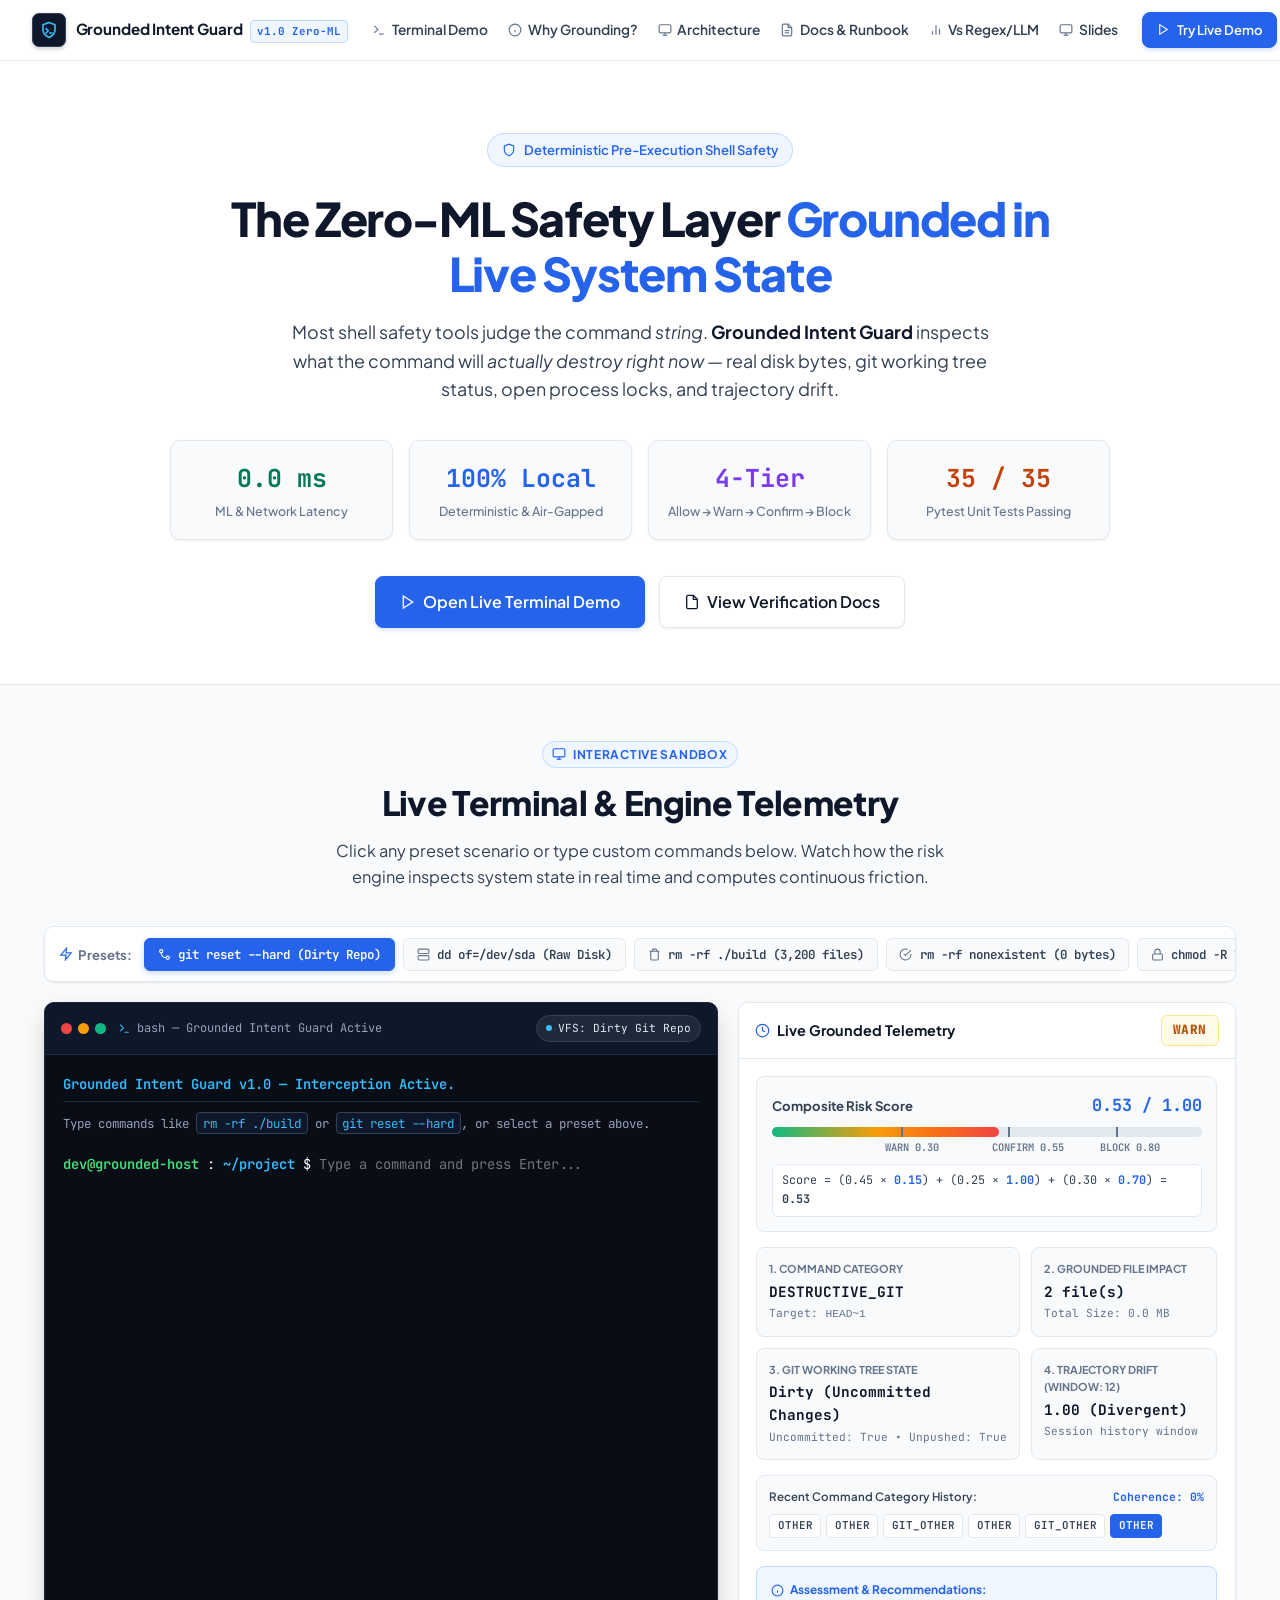
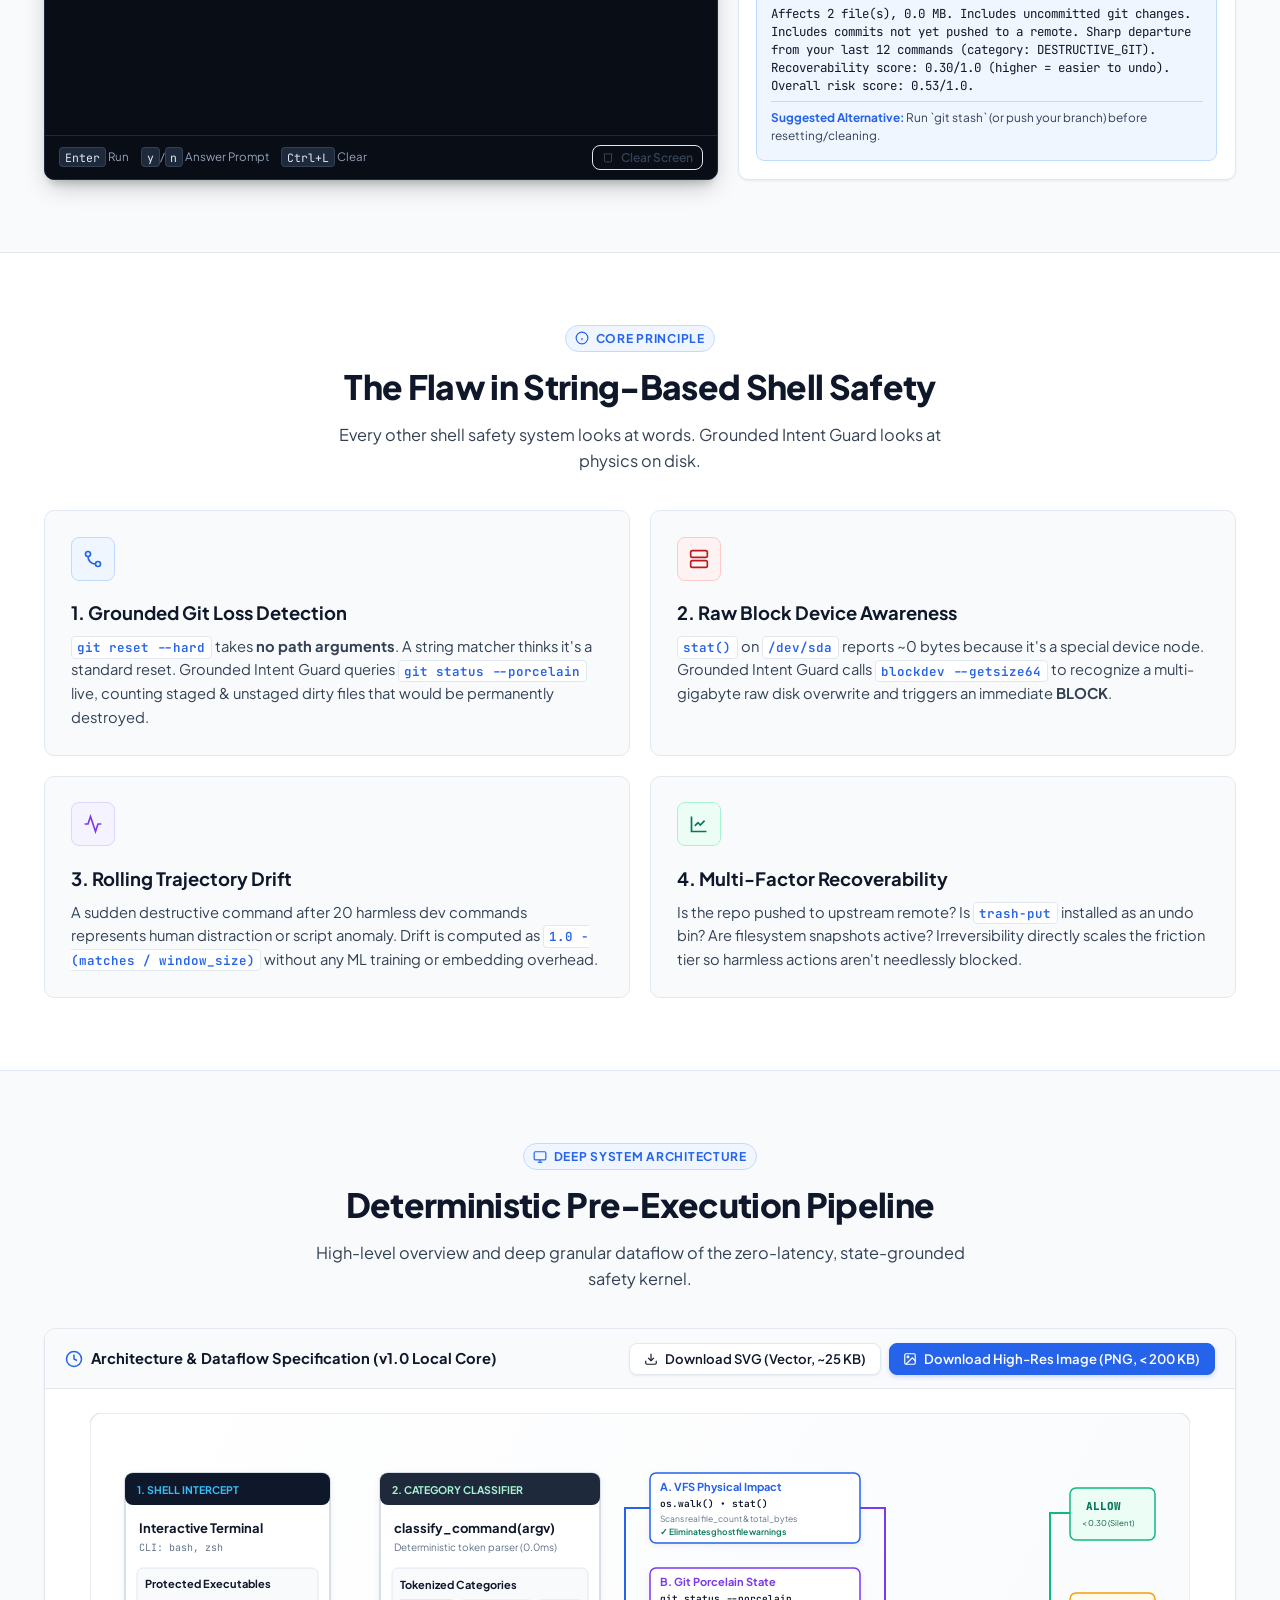
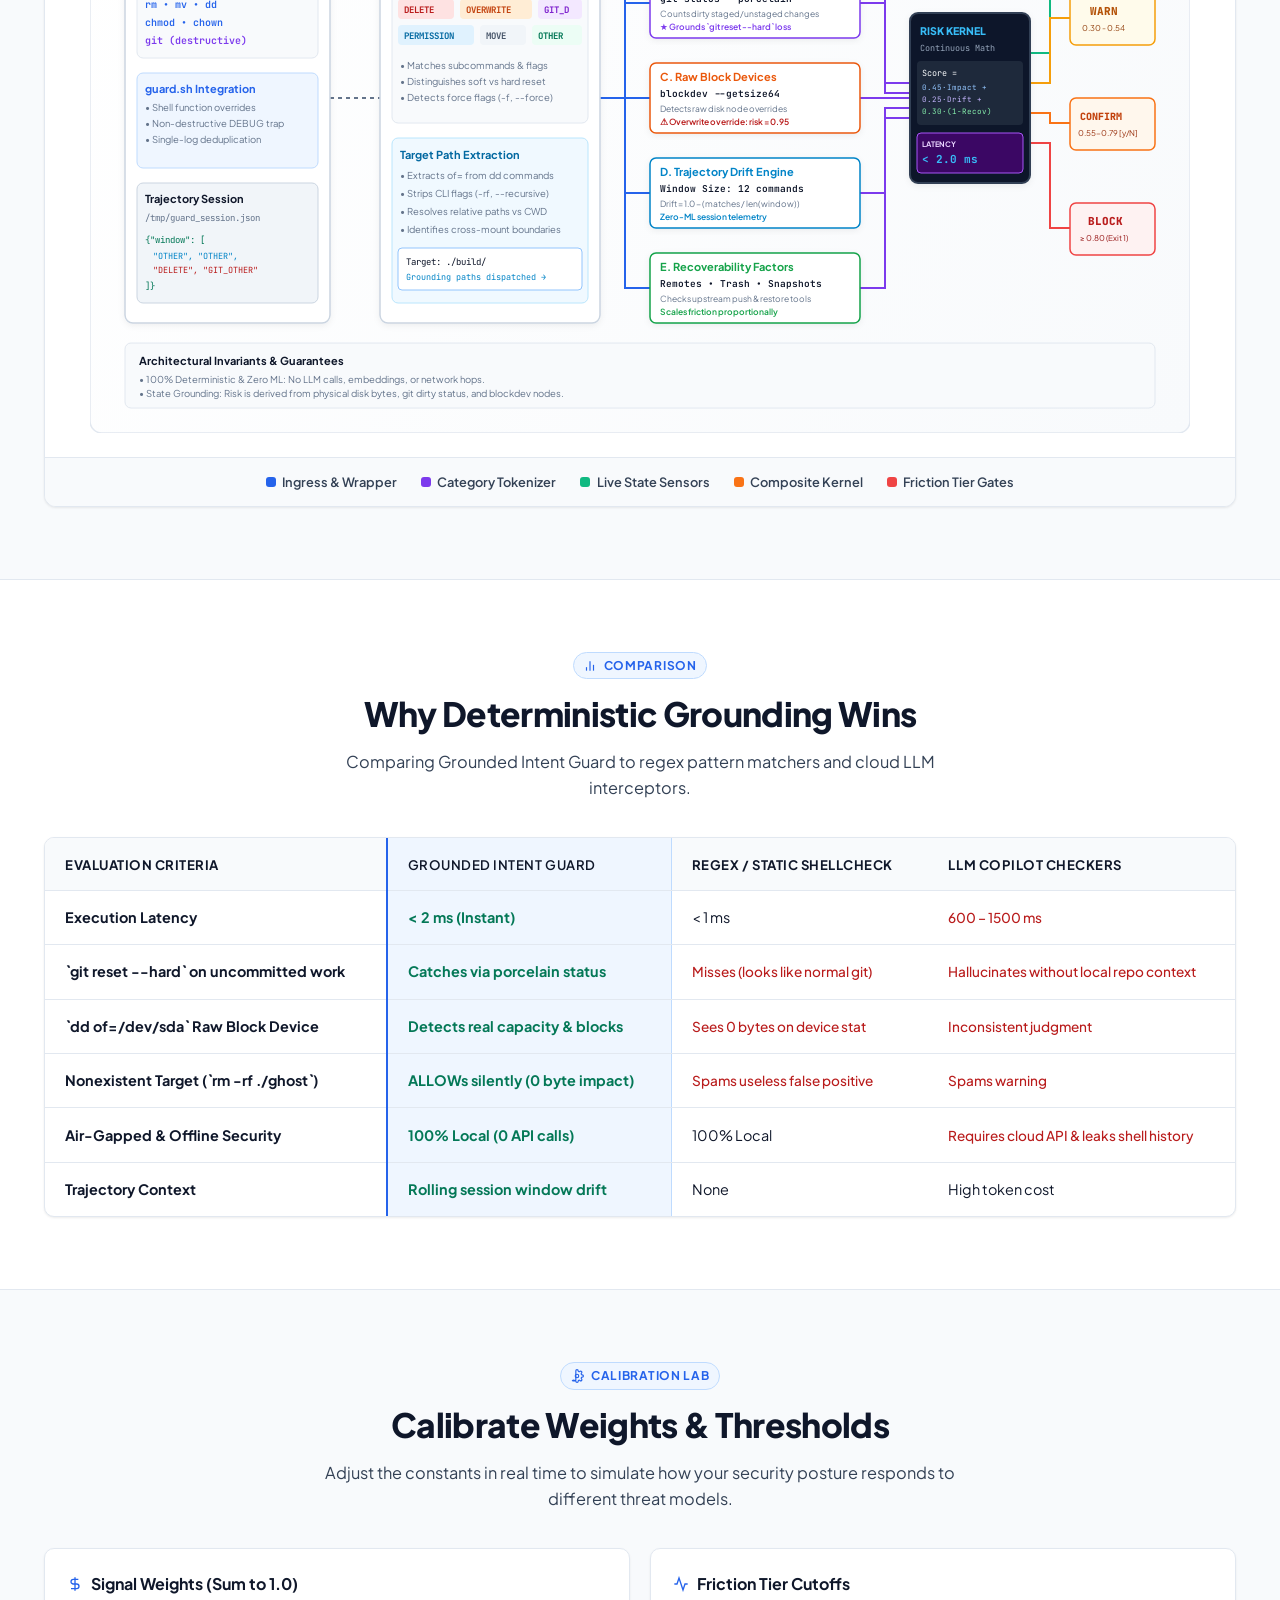
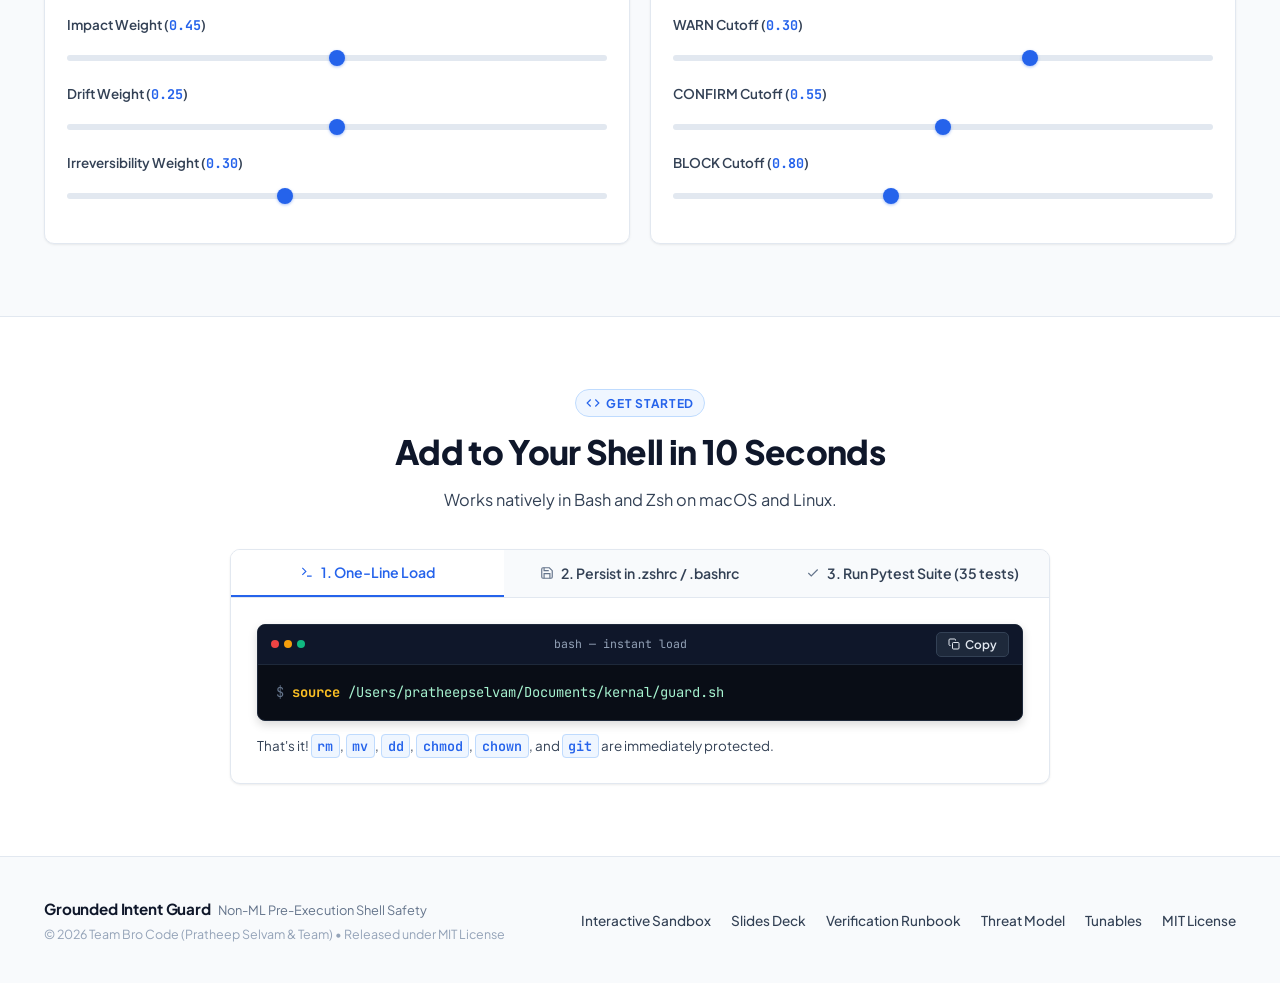
==== commit fd8d200c: "feat: industry-level presentation deck in slides.html with 1-click direct PDF export" ====
--- a/index.html
+++ b/index.html
@@ -51,6 +51,10 @@
         <a href="#comparison" class="nav-link">
           <svg viewBox="0 0 24 24" width="14" height="14" fill="none" stroke="currentColor" stroke-width="2"><line x1="18" y1="20" x2="18" y2="10"/><line x1="12" y1="20" x2="12" y2="4"/><line x1="6" y1="20" x2="6" y2="14"/></svg>
           Vs Regex/LLM
+        </a>
+        <a href="slides.html" class="nav-link">
+          <svg viewBox="0 0 24 24" width="14" height="14" fill="none" stroke="currentColor" stroke-width="2"><rect x="2" y="3" width="20" height="14" rx="2"/><line x1="8" y1="21" x2="16" y2="21"/><line x1="12" y1="17" x2="12" y2="21"/></svg>
+          Slides
         </a>
       </nav>
 
@@ -883,6 +887,7 @@
       <div class="footer-right">
         <div class="footer-links">
           <a href="index.html">Interactive Sandbox</a>
+          <a href="slides.html">Slides Deck</a>
           <a href="docs.html#runbook">Verification Runbook</a>
           <a href="docs.html#limitations">Threat Model</a>
           <a href="docs.html#tunables">Tunables</a>
